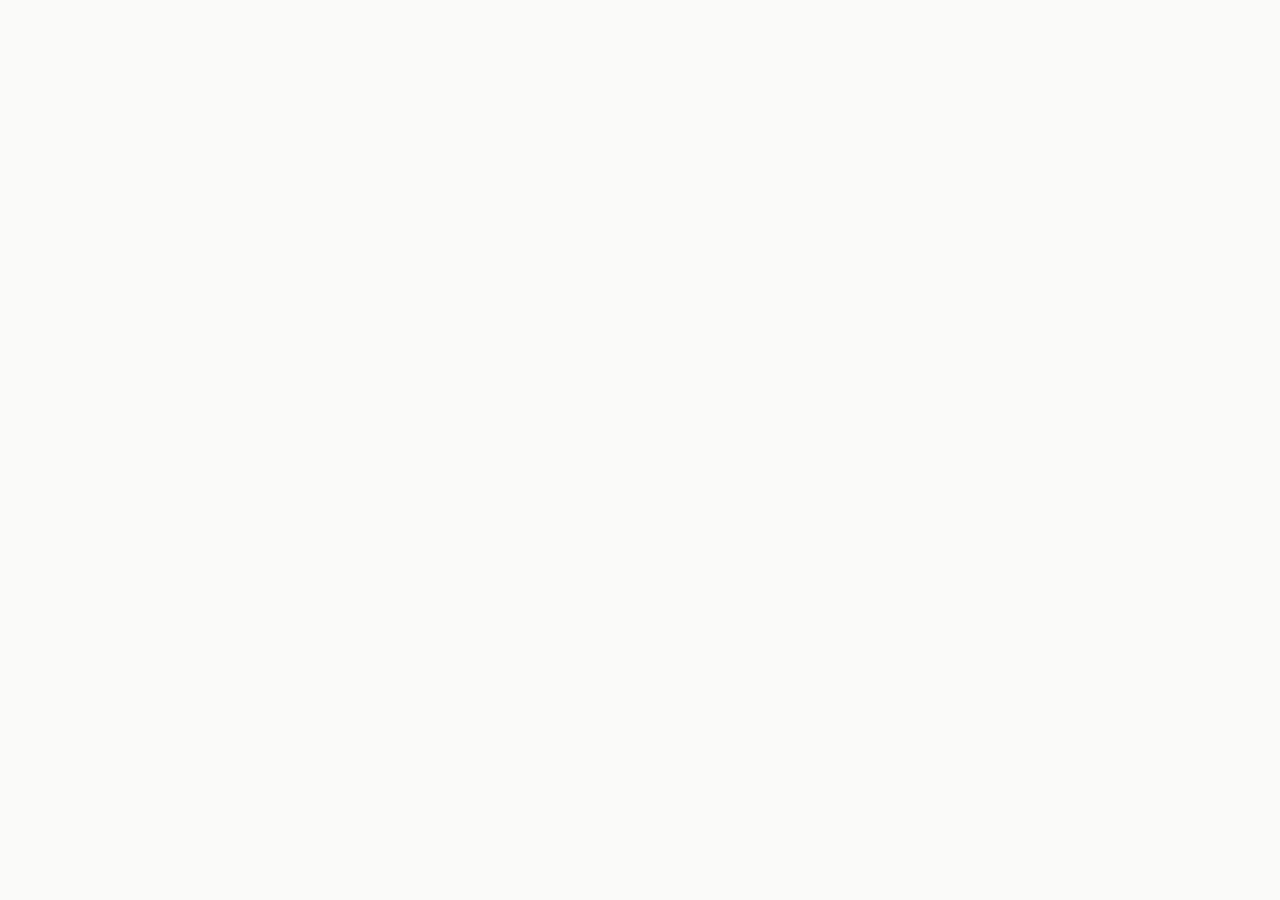
==== benchmarks/index.html @ 3b29975a "Update BenchLedger benchmark page" ====
<!doctype html>
<html lang="en">
  <head>
    <meta charset="UTF-8" />
    <meta name="viewport" content="width=device-width, initial-scale=1.0" />
    <title>BenchLedger</title>
    <link rel="preconnect" href="https://fonts.googleapis.com" />
    <link rel="preconnect" href="https://fonts.gstatic.com" crossorigin />
    <script type="module" crossorigin src="./assets/index-DnUVTNGw.js"></script>
    <link rel="modulepreload" crossorigin href="./assets/rolldown-runtime-Bh1tDfsg.js">
    <link rel="modulepreload" crossorigin href="./assets/plotly-DG-lDEfY.js">
    <link rel="modulepreload" crossorigin href="./assets/vendor-p7AHqIbs.js">
    <link rel="modulepreload" crossorigin href="./assets/sql-I-2_8Q5J.js">
    <link rel="stylesheet" crossorigin href="./assets/index-Bd80wcgg.css">
  </head>
  <body>
    <div id="root"></div>
  </body>
  </html>
---- benchmarks/assets/index-Bd80wcgg.css ----
@import "https://fonts.googleapis.com/css2?family=Inter:wght@100..900&display=swap" layer(base);@layer properties{@supports (((-webkit-hyphens:none)) and (not (margin-trim:inline))) or ((-moz-orient:inline) and (not (color:rgb(from red r g b)))){*,:before,:after,::backdrop{--tw-border-spacing-x:0;--tw-border-spacing-y:0;--tw-translate-x:0;--tw-translate-y:0;--tw-translate-z:0;--tw-space-y-reverse:0;--tw-border-style:solid;--tw-leading:initial;--tw-font-weight:initial;--tw-shadow:0 0 #0000;--tw-shadow-color:initial;--tw-shadow-alpha:100%;--tw-inset-shadow:0 0 #0000;--tw-inset-shadow-color:initial;--tw-inset-shadow-alpha:100%;--tw-ring-color:initial;--tw-ring-shadow:0 0 #0000;--tw-inset-ring-color:initial;--tw-inset-ring-shadow:0 0 #0000;--tw-ring-inset:initial;--tw-ring-offset-width:0px;--tw-ring-offset-color:#fff;--tw-ring-offset-shadow:0 0 #0000;--tw-blur:initial;--tw-brightness:initial;--tw-contrast:initial;--tw-grayscale:initial;--tw-hue-rotate:initial;--tw-invert:initial;--tw-opacity:initial;--tw-saturate:initial;--tw-sepia:initial;--tw-drop-shadow:initial;--tw-drop-shadow-color:initial;--tw-drop-shadow-alpha:100%;--tw-drop-shadow-size:initial;--tw-duration:initial;--tw-ease:initial;--tw-backdrop-blur:initial;--tw-backdrop-brightness:initial;--tw-backdrop-contrast:initial;--tw-backdrop-grayscale:initial;--tw-backdrop-hue-rotate:initial;--tw-backdrop-invert:initial;--tw-backdrop-opacity:initial;--tw-backdrop-saturate:initial;--tw-backdrop-sepia:initial}}}@layer theme{:root,:host{--color-red-300:oklch(80.8% .114 19.571);--color-red-500:oklch(63.7% .237 25.331);--color-red-600:oklch(57.7% .245 27.325);--color-amber-50:oklch(98.7% .022 95.277);--color-amber-300:oklch(87.9% .169 91.605);--color-amber-400:oklch(82.8% .189 84.429);--color-amber-500:oklch(76.9% .188 70.08);--color-amber-700:oklch(55.5% .163 48.998);--color-emerald-400:oklch(76.5% .177 163.223);--color-emerald-500:oklch(69.6% .17 162.48);--color-emerald-600:oklch(59.6% .145 163.225);--color-emerald-700:oklch(50.8% .118 165.612);--color-gray-200:#e4e7ec;--color-gray-400:#98a2b3;--color-gray-700:#344054;--color-gray-900:#101828;--color-gray-950:#0c111d;--color-stone-50:oklch(98.5% .001 106.423);--color-stone-100:oklch(97% .001 106.424);--color-stone-200:oklch(92.3% .003 48.717);--color-stone-300:oklch(86.9% .005 56.366);--color-stone-400:oklch(70.9% .01 56.259);--color-stone-500:oklch(55.3% .013 58.071);--color-stone-600:oklch(44.4% .011 73.639);--color-stone-700:oklch(37.4% .01 67.558);--color-stone-900:oklch(21.6% .006 56.043);--color-stone-950:oklch(14.7% .004 49.25);--color-white:#fff;--spacing:.25rem;--container-xl:36rem;--container-3xl:48rem;--text-3xl:1.875rem;--text-3xl--line-height:calc(2.25 / 1.875);--font-weight-medium:500;--font-weight-semibold:600;--font-weight-bold:700;--ease-out:cubic-bezier(0, 0, .2, 1);--default-transition-duration:.15s;--default-transition-timing-function:cubic-bezier(.4, 0, .2, 1);--default-mono-font-family:var(--font-mono);--font-inter:Inter, sans-serif;--font-mono:ui-monospace, SFMono-Regular, Menlo, Monaco, Consolas, "Liberation Mono", "Courier New", monospace;--breakpoint-sidebar-icon:720px;--breakpoint-sidebar-expanded:1280px;--layout-sidebar-width-expanded:245px;--layout-sidebar-width-icon:55px;--layout-sidebar-width-drawer:min(280px, calc(100vw - 1rem));--layout-page-gap:1rem;--layout-page-padding-x-sm:1rem;--layout-page-padding-x-lg:1.5rem;--layout-page-padding-y-sm:.75rem;--layout-page-padding-y-lg:1.25rem;--text-theme-xs:12px;--text-theme-xs--line-height:16px;--text-theme-sm:14px;--text-theme-sm--line-height:20px;--text-theme-base:16px;--text-theme-base--line-height:24px;--text-theme-menu--line-height:32px;--text-theme-lg:18px;--text-theme-3xl:34px;--text-theme-3xl--line-height:42px;--color-brand-400:#7592ff;--color-brand-500:#465fff;--color-brand-600:#3641f5;--color-brand-700:#2a31d8;--color-success-400:#32d583;--color-success-500:#12b76a;--color-success-600:#039855;--color-success-700:#027a48;--color-error-25:#fffbfa;--color-error-200:#fecdca;--color-error-300:#fda29b;--color-error-400:#f97066;--color-error-500:#f04438;--color-error-600:#d92d20;--color-error-700:#b42318;--color-warning-25:#fffcf5;--color-warning-300:#fec84b;--color-warning-400:#fdb022;--color-warning-500:#f79009;--color-warning-600:#dc6803;--shadow-theme-control:0px 1px 2px 0px #1018280d;--shadow-theme-surface:0px 1px 3px 0px #1018281a, 0px 1px 2px 0px #1018280f;--shadow-theme-tooltip:0px 4px 8px -2px #1018281a, 0px 2px 4px -2px #1018280f;--shadow-theme-floating:0px 12px 16px -4px #10182814, 0px 4px 6px -2px #10182808;--radius-theme:.25rem;--radius-theme-pill:9999px;--border-width-theme:1px;--control-height-theme:2.5rem;--control-padding-theme-x:.75rem;--panel-padding-theme:1rem;--card-padding-theme:1rem;--field-padding-theme-x:1rem;--field-padding-theme-y:.75rem;--field-padding-theme-compact-x:.75rem;--field-padding-theme-compact-y:.75rem;--menu-padding-theme:.25rem;--menu-item-padding-theme-x:.45rem;--menu-item-padding-theme-y:0rem;--plot-padding-theme:.5rem;--table-cell-padding-theme-x:1rem;--table-cell-padding-theme-y:.75rem;--empty-padding-theme-x:1.5rem;--empty-padding-theme-y:2.5rem;--font-weight-theme-regular:400;--font-weight-theme-medium:500;--font-weight-theme-semibold:600}}@layer base{*,:after,:before,::backdrop{box-sizing:border-box;border:0 solid;margin:0;padding:0}::file-selector-button{box-sizing:border-box;border:0 solid;margin:0;padding:0}html,:host{-webkit-text-size-adjust:100%;tab-size:4;line-height:1.5;font-family:var(--default-font-family,ui-sans-serif, system-ui, sans-serif, "Apple Color Emoji", "Segoe UI Emoji", "Segoe UI Symbol", "Noto Color Emoji");font-feature-settings:var(--default-font-feature-settings,normal);font-variation-settings:var(--default-font-variation-settings,normal);-webkit-tap-highlight-color:transparent}hr{height:0;color:inherit;border-top-width:1px}abbr:where([title]){-webkit-text-decoration:underline dotted;text-decoration:underline dotted}h1,h2,h3,h4,h5,h6{font-size:inherit;font-weight:inherit}a{color:inherit;-webkit-text-decoration:inherit;-webkit-text-decoration:inherit;-webkit-text-decoration:inherit;-webkit-text-decoration:inherit;text-decoration:inherit}b,strong{font-weight:bolder}code,kbd,samp,pre{font-family:var(--default-mono-font-family,ui-monospace, SFMono-Regular, Menlo, Monaco, Consolas, "Liberation Mono", "Courier New", monospace);font-feature-settings:var(--default-mono-font-feature-settings,normal);font-variation-settings:var(--default-mono-font-variation-settings,normal);font-size:1em}small{font-size:80%}sub,sup{vertical-align:baseline;font-size:75%;line-height:0;position:relative}sub{bottom:-.25em}sup{top:-.5em}table{text-indent:0;border-color:inherit;border-collapse:collapse}:-moz-focusring{outline:auto}progress{vertical-align:baseline}summary{display:list-item}ol,ul,menu{list-style:none}img,svg,video,canvas,audio,iframe,embed,object{vertical-align:middle;display:block}img,video{max-width:100%;height:auto}button,input,select,optgroup,textarea{font:inherit;font-feature-settings:inherit;font-variation-settings:inherit;letter-spacing:inherit;color:inherit;opacity:1;background-color:#0000;border-radius:0}::file-selector-button{font:inherit;font-feature-settings:inherit;font-variation-settings:inherit;letter-spacing:inherit;color:inherit;opacity:1;background-color:#0000;border-radius:0}:where(select:is([multiple],[size])) optgroup{font-weight:bolder}:where(select:is([multiple],[size])) optgroup option{padding-inline-start:20px}::file-selector-button{margin-inline-end:4px}::placeholder{opacity:1}@supports (not ((-webkit-appearance:-apple-pay-button))) or (contain-intrinsic-size:1px){::placeholder{color:currentColor}@supports (color:color-mix(in lab, red, red)){::placeholder{color:color-mix(in oklab, currentcolor 50%, transparent)}}}textarea{resize:vertical}::-webkit-search-decoration{-webkit-appearance:none}::-webkit-date-and-time-value{min-height:1lh;text-align:inherit}::-webkit-datetime-edit{display:inline-flex}::-webkit-datetime-edit-fields-wrapper{padding:0}::-webkit-datetime-edit{padding-block:0}::-webkit-datetime-edit-year-field{padding-block:0}::-webkit-datetime-edit-month-field{padding-block:0}::-webkit-datetime-edit-day-field{padding-block:0}::-webkit-datetime-edit-hour-field{padding-block:0}::-webkit-datetime-edit-minute-field{padding-block:0}::-webkit-datetime-edit-second-field{padding-block:0}::-webkit-datetime-edit-millisecond-field{padding-block:0}::-webkit-datetime-edit-meridiem-field{padding-block:0}::-webkit-calendar-picker-indicator{line-height:1}:-moz-ui-invalid{box-shadow:none}button,input:where([type=button],[type=reset],[type=submit]){appearance:button}::file-selector-button{appearance:button}::-webkit-inner-spin-button{height:auto}::-webkit-outer-spin-button{height:auto}[hidden]:where(:not([hidden=until-found])){display:none!important}:root{--color-text-theme-strong:#18181b;--color-text-theme-body:#18181b;--color-text-theme-muted:#78716c;--color-text-theme-soft:#a8a29e;--color-text-theme-brand:#b45309;--color-surface-theme-hover-subtle:#f5f5f4;--color-border-theme-hover-subtle:#d6d3d1}.dark{--color-text-theme-strong:#f5f5f4;--color-text-theme-body:#f5f5f4;--color-text-theme-muted:#a8a29e;--color-text-theme-soft:#78716c;--color-text-theme-brand:#f59e0b;--color-surface-theme-hover-subtle:#ffffff14;--color-border-theme-hover-subtle:#44403c}*,:after,:before,::backdrop{box-sizing:border-box;border-color:#e7e5e4}::file-selector-button{box-sizing:border-box;border-color:#e7e5e4}html,body,#root{min-height:100%}body{min-width:calc(var(--spacing) * 80);background-color:var(--color-stone-50);font-family:var(--font-inter);color:var(--color-gray-900);-webkit-font-smoothing:antialiased;-moz-osx-font-smoothing:grayscale;position:relative}body:is(.dark *){color:var(--color-stone-100);background-color:#09090b}body{margin:0}a{color:var(--color-text-theme-brand)}button:not(:disabled),[role=button]:not(:disabled){cursor:pointer}button,input,select,textarea{font:inherit}}@layer components{.type-page-title{color:var(--color-text-theme-strong);font-size:var(--text-theme-3xl);font-weight:var(--font-weight-theme-semibold);letter-spacing:-.02em;line-height:var(--text-theme-3xl--line-height)}.type-section-title,.type-card-title{color:var(--color-text-theme-strong);font-size:var(--text-theme-lg);font-weight:var(--font-weight-theme-semibold);line-height:var(--text-theme-xs--line-height)}.type-body{color:var(--color-text-theme-body);font-size:var(--text-theme-base);font-weight:var(--font-weight-theme-regular);line-height:var(--text-theme-base--line-height)}.type-menu{color:var(--color-text-theme-body);font-size:var(--text-theme-base);font-weight:var(--font-weight-theme-regular);line-height:var(--text-theme-menu--line-height)}.type-body-strong{color:var(--color-text-theme-body);font-size:var(--text-theme-sm);font-weight:var(--font-weight-theme-medium);line-height:var(--text-theme-sm--line-height)}.type-body-muted{color:var(--color-text-theme-muted);font-size:var(--text-theme-sm);font-weight:var(--font-weight-theme-regular);line-height:var(--text-theme-sm--line-height)}.type-label{color:var(--color-text-theme-body);font-size:var(--text-theme-sm);font-weight:var(--font-weight-theme-medium);line-height:var(--text-theme-sm--line-height)}.type-nav{font-size:var(--text-theme-base);font-weight:var(--font-weight-theme-medium);line-height:var(--text-theme-base--line-height)}.type-table{font-size:var(--text-theme-sm);line-height:var(--text-theme-sm--line-height)}.type-table-head{color:var(--color-text-theme-soft);font-size:var(--text-theme-xs);font-weight:var(--font-weight-theme-semibold);letter-spacing:.08em;line-height:var(--text-theme-xs--line-height);text-transform:uppercase}.type-meta{color:var(--color-text-theme-muted);font-size:var(--text-theme-xs);font-weight:var(--font-weight-theme-regular);line-height:var(--text-theme-xs--line-height)}.type-eyebrow{color:var(--color-text-theme-soft);font-size:var(--text-theme-sm);font-weight:var(--font-weight-theme-semibold);letter-spacing:.12em;line-height:var(--text-theme-sm--line-height)}.type-caption{color:var(--color-text-theme-muted);font-size:11px;font-weight:var(--font-weight-theme-medium);line-height:16px}}@layer utilities{.pointer-events-auto{pointer-events:auto}.pointer-events-none{pointer-events:none}.collapse{visibility:collapse}.invisible{visibility:hidden}.visible{visibility:visible}.absolute{position:absolute}.fixed{position:fixed}.relative{position:relative}.static{position:static}.inset-y-0{inset-block:0}.top-1\/2{top:50%}.top-\[0\.2rem\]{top:.2rem}.bottom-0{bottom:0}.bottom-\[0\.2rem\]{bottom:.2rem}.left-0{left:0}.left-\[0\.2rem\]{left:.2rem}.left-full{left:100%}.z-0{z-index:0}.z-10{z-index:10}.z-20{z-index:20}.z-30{z-index:30}.z-50{z-index:50}.col-span-full{grid-column:1/-1}.m-0{margin:0}.mt-1{margin-top:var(--spacing)}.mt-2{margin-top:calc(var(--spacing) * 2)}.mt-3{margin-top:calc(var(--spacing) * 3)}.mt-5{margin-top:calc(var(--spacing) * 5)}.mt-auto{margin-top:auto}.mb-2{margin-bottom:calc(var(--spacing) * 2)}.ml-3{margin-left:calc(var(--spacing) * 3)}.block{display:block}.contents{display:contents}.flex{display:flex}.grid{display:grid}.inline-flex{display:inline-flex}.inline-grid{display:inline-grid}.table{display:table}.aspect-square{aspect-ratio:1}.size-4{width:calc(var(--spacing) * 4);height:calc(var(--spacing) * 4)}.size-5{width:calc(var(--spacing) * 5);height:calc(var(--spacing) * 5)}.size-7{width:calc(var(--spacing) * 7);height:calc(var(--spacing) * 7)}.size-8{width:calc(var(--spacing) * 8);height:calc(var(--spacing) * 8)}.size-14{width:calc(var(--spacing) * 14);height:calc(var(--spacing) * 14)}.h-\[24rem\]{height:24rem}.h-\[48px\]{height:48px}.h-\[72vh\]{height:72vh}.h-auto{height:auto}.h-full{height:100%}.max-h-12{max-height:calc(var(--spacing) * 12)}.max-h-20{max-height:calc(var(--spacing) * 20)}.max-h-80{max-height:calc(var(--spacing) * 80)}.max-h-\[26rem\]{max-height:26rem}.min-h-44{min-height:calc(var(--spacing) * 44)}.min-h-60{min-height:calc(var(--spacing) * 60)}.min-h-\[2\.3rem\]{min-height:2.3rem}.min-h-\[16rem\]{min-height:16rem}.min-h-\[32rem\]{min-height:32rem}.min-h-screen{min-height:100vh}.w-34{width:calc(var(--spacing) * 34)}.w-64{width:calc(var(--spacing) * 64)}.w-\[calc\(\(100\%-0\.4rem\)\/2\)\]{width:calc(50% - .2rem)}.w-\[min\(calc\(100vw-2rem\)\,calc\(548px\+var\(--panel-padding-theme\)\*2\+1rem\)\)\]{width:min(calc(100vw - 2rem), calc(548px + var(--panel-padding-theme) * 2 + 1rem))}.w-auto{width:auto}.w-full{width:100%}.max-w-3xl{max-width:var(--container-3xl)}.max-w-full{max-width:100%}.max-w-xl{max-width:var(--container-xl)}.min-w-0{min-width:0}.min-w-\[7rem\]{min-width:7rem}.min-w-\[8rem\]{min-width:8rem}.min-w-full{min-width:100%}.flex-1{flex:1}.shrink-0{flex-shrink:0}.border-separate{border-collapse:separate}.border-spacing-0{--tw-border-spacing-x:0;--tw-border-spacing-y:0;border-spacing:var(--tw-border-spacing-x) var(--tw-border-spacing-y)}.-translate-x-full{--tw-translate-x:-100%;translate:var(--tw-translate-x) var(--tw-translate-y)}.translate-x-0{--tw-translate-x:0;translate:var(--tw-translate-x) var(--tw-translate-y)}.translate-x-full{--tw-translate-x:100%;translate:var(--tw-translate-x) var(--tw-translate-y)}.-translate-y-1\/2{--tw-translate-y:calc(calc(1 / 2 * 100%) * -1);translate:var(--tw-translate-x) var(--tw-translate-y)}.cursor-not-allowed{cursor:not-allowed}.cursor-pointer{cursor:pointer}.resize{resize:both}.grid-cols-1{grid-template-columns:repeat(1,minmax(0,1fr))}.grid-cols-2{grid-template-columns:repeat(2,minmax(0,1fr))}.grid-cols-4{grid-template-columns:repeat(4,minmax(0,1fr))}.grid-cols-\[repeat\(auto-fit\,minmax\(9\.5rem\,1fr\)\)\]{grid-template-columns:repeat(auto-fit,minmax(9.5rem,1fr))}.grid-cols-\[repeat\(auto-fit\,minmax\(min\(100\%\,25rem\)\,1fr\)\)\]{grid-template-columns:repeat(auto-fit,minmax(min(100%,25rem),1fr))}.flex-col{flex-direction:column}.flex-wrap{flex-wrap:wrap}.place-items-center{place-items:center}.items-baseline{align-items:baseline}.items-center{align-items:center}.items-start{align-items:flex-start}.items-stretch{align-items:stretch}.justify-between{justify-content:space-between}.justify-center{justify-content:center}.gap-1{gap:var(--spacing)}.gap-2{gap:calc(var(--spacing) * 2)}.gap-3{gap:calc(var(--spacing) * 3)}.gap-4{gap:calc(var(--spacing) * 4)}.gap-5{gap:calc(var(--spacing) * 5)}.gap-6{gap:calc(var(--spacing) * 6)}:where(.space-y-1>:not(:last-child)){--tw-space-y-reverse:0;margin-block-start:calc(var(--spacing) * var(--tw-space-y-reverse));margin-block-end:calc(var(--spacing) * calc(1 - var(--tw-space-y-reverse)))}:where(.space-y-2>:not(:last-child)){--tw-space-y-reverse:0;margin-block-start:calc(calc(var(--spacing) * 2) * var(--tw-space-y-reverse));margin-block-end:calc(calc(var(--spacing) * 2) * calc(1 - var(--tw-space-y-reverse)))}:where(.space-y-3>:not(:last-child)){--tw-space-y-reverse:0;margin-block-start:calc(calc(var(--spacing) * 3) * var(--tw-space-y-reverse));margin-block-end:calc(calc(var(--spacing) * 3) * calc(1 - var(--tw-space-y-reverse)))}.gap-x-4{column-gap:calc(var(--spacing) * 4)}.gap-x-6{column-gap:calc(var(--spacing) * 6)}.gap-y-3{row-gap:calc(var(--spacing) * 3)}.truncate{text-overflow:ellipsis;white-space:nowrap;overflow:hidden}.overflow-auto{overflow:auto}.overflow-hidden{overflow:hidden}.overflow-x-auto{overflow-x:auto}.overflow-x-clip{overflow-x:clip}.overflow-y-auto{overflow-y:auto}.rounded-full{border-radius:3.40282e38px}.border{border-style:var(--tw-border-style);border-width:1px}.border-0{border-style:var(--tw-border-style);border-width:0}.border-theme{border-style:var(--tw-border-style);border-width:var(--border-width-theme)}.border-amber-300{border-color:var(--color-amber-300)}.border-amber-500{border-color:var(--color-amber-500)}.border-error-300{border-color:var(--color-error-300)}.border-stone-200{border-color:var(--color-stone-200)}.border-stone-300{border-color:var(--color-stone-300)}.bg-\[\#1a1a1e\]{background-color:#1a1a1e}.bg-amber-50{background-color:var(--color-amber-50)}.bg-amber-50\/80{background-color:#fffbebcc}@supports (color:color-mix(in lab, red, red)){.bg-amber-50\/80{background-color:color-mix(in oklab, var(--color-amber-50) 80%, transparent)}}.bg-emerald-600\/12{background-color:#0097671f}@supports (color:color-mix(in lab, red, red)){.bg-emerald-600\/12{background-color:color-mix(in oklab, var(--color-emerald-600) 12%, transparent)}}.bg-error-25{background-color:var(--color-error-25)}.bg-red-600\/12{background-color:#e400141f}@supports (color:color-mix(in lab, red, red)){.bg-red-600\/12{background-color:color-mix(in oklab, var(--color-red-600) 12%, transparent)}}.bg-stone-50{background-color:var(--color-stone-50)}.bg-stone-200{background-color:var(--color-stone-200)}.bg-transparent{background-color:#0000}.bg-white{background-color:var(--color-white)}.object-contain{object-fit:contain}.object-left{object-position:left}.p-4{padding:calc(var(--spacing) * 4)}.p-\[0\.2rem\]{padding:.2rem}.px-0{padding-inline:0}.px-1{padding-inline:var(--spacing)}.px-2{padding-inline:calc(var(--spacing) * 2)}.px-2\.5{padding-inline:calc(var(--spacing) * 2.5)}.px-3{padding-inline:calc(var(--spacing) * 3)}.px-6{padding-inline:calc(var(--spacing) * 6)}.py-1{padding-block:var(--spacing)}.py-4{padding-block:calc(var(--spacing) * 4)}.pb-3{padding-bottom:calc(var(--spacing) * 3)}.text-center{text-align:center}.text-left{text-align:left}.align-top{vertical-align:top}.font-mono{font-family:var(--font-mono)}.text-3xl{font-size:var(--text-3xl);line-height:var(--tw-leading,var(--text-3xl--line-height))}.text-\[0\.78rem\]{font-size:.78rem}.text-\[0\.82rem\]{font-size:.82rem}.text-\[0\.98rem\]{font-size:.98rem}.text-\[1\.1rem\]{font-size:1.1rem}.text-\[1rem\]{font-size:1rem}.text-\[12px\]{font-size:12px}.leading-4{--tw-leading:calc(var(--spacing) * 4);line-height:calc(var(--spacing) * 4)}.leading-5{--tw-leading:calc(var(--spacing) * 5);line-height:calc(var(--spacing) * 5)}.leading-6{--tw-leading:calc(var(--spacing) * 6);line-height:calc(var(--spacing) * 6)}.leading-none{--tw-leading:1;line-height:1}.font-bold{--tw-font-weight:var(--font-weight-bold);font-weight:var(--font-weight-bold)}.font-medium{--tw-font-weight:var(--font-weight-medium);font-weight:var(--font-weight-medium)}.font-semibold{--tw-font-weight:var(--font-weight-semibold);font-weight:var(--font-weight-semibold)}.break-words{overflow-wrap:break-word}.break-all{word-break:break-all}.whitespace-nowrap{white-space:nowrap}.whitespace-pre-wrap{white-space:pre-wrap}.text-\[var\(--color-text-theme-muted\)\]{color:var(--color-text-theme-muted)}.text-\[var\(--color-text-theme-strong\)\]{color:var(--color-text-theme-strong)}.text-amber-700{color:var(--color-amber-700)}.text-emerald-600{color:var(--color-emerald-600)}.text-emerald-700{color:var(--color-emerald-700)}.text-error-700{color:var(--color-error-700)}.text-gray-400{color:var(--color-gray-400)}.text-gray-700{color:var(--color-gray-700)}.text-red-600{color:var(--color-red-600)}.text-stone-100{color:var(--color-stone-100)}.text-stone-400{color:var(--color-stone-400)}.text-stone-500{color:var(--color-stone-500)}.text-stone-600{color:var(--color-stone-600)}.text-stone-900{color:var(--color-stone-900)}.text-stone-950{color:var(--color-stone-950)}.text-transparent{color:#0000}.text-white{color:var(--color-white)}.underline{text-decoration-line:underline}.underline-offset-2{text-underline-offset:2px}.opacity-0{opacity:0}.opacity-60{opacity:.6}.shadow-none{--tw-shadow:0 0 #0000;box-shadow:var(--tw-inset-shadow), var(--tw-inset-ring-shadow), var(--tw-ring-offset-shadow), var(--tw-ring-shadow), var(--tw-shadow)}.shadow-theme-tooltip{--tw-shadow:0px 4px 8px -2px var(--tw-shadow-color,#1018281a), 0px 2px 4px -2px var(--tw-shadow-color,#1018280f);box-shadow:var(--tw-inset-shadow), var(--tw-inset-ring-shadow), var(--tw-ring-offset-shadow), var(--tw-ring-shadow), var(--tw-shadow)}.ring-4{--tw-ring-shadow:var(--tw-ring-inset,) 0 0 0 calc(4px + var(--tw-ring-offset-width)) var(--tw-ring-color,currentcolor);box-shadow:var(--tw-inset-shadow), var(--tw-inset-ring-shadow), var(--tw-ring-offset-shadow), var(--tw-ring-shadow), var(--tw-shadow)}.ring-brand-500\/10{--tw-ring-color:#465fff1a}@supports (color:color-mix(in lab, red, red)){.ring-brand-500\/10{--tw-ring-color:color-mix(in oklab, var(--color-brand-500) 10%, transparent)}}.filter{filter:var(--tw-blur,) var(--tw-brightness,) var(--tw-contrast,) var(--tw-grayscale,) var(--tw-hue-rotate,) var(--tw-invert,) var(--tw-saturate,) var(--tw-sepia,) var(--tw-drop-shadow,)}.transition{transition-property:color,background-color,border-color,outline-color,text-decoration-color,fill,stroke,--tw-gradient-from,--tw-gradient-via,--tw-gradient-to,opacity,box-shadow,transform,translate,scale,rotate,filter,-webkit-backdrop-filter,backdrop-filter,display,content-visibility,overlay,pointer-events;transition-timing-function:var(--tw-ease,var(--default-transition-timing-function));transition-duration:var(--tw-duration,var(--default-transition-duration))}.transition-all{transition-property:all;transition-timing-function:var(--tw-ease,var(--default-transition-timing-function));transition-duration:var(--tw-duration,var(--default-transition-duration))}.transition-transform{transition-property:transform,translate,scale,rotate;transition-timing-function:var(--tw-ease,var(--default-transition-timing-function));transition-duration:var(--tw-duration,var(--default-transition-duration))}.duration-200{--tw-duration:.2s;transition-duration:.2s}.ease-out{--tw-ease:var(--ease-out);transition-timing-function:var(--ease-out)}.outline-none{--tw-outline-style:none;outline-style:none}.group-focus-within\:opacity-100:is(:where(.group):focus-within *){opacity:1}@media (hover:hover){.group-hover\:opacity-100:is(:where(.group):hover *){opacity:1}}.marker\:text-stone-400 ::marker{color:var(--color-stone-400)}.marker\:text-stone-400::marker{color:var(--color-stone-400)}.marker\:text-stone-400 ::-webkit-details-marker{color:var(--color-stone-400)}.marker\:text-stone-400::-webkit-details-marker{color:var(--color-stone-400)}.placeholder\:text-stone-400::placeholder{color:var(--color-stone-400)}.last\:border-b-0:last-child{border-bottom-style:var(--tw-border-style);border-bottom-width:0}.last\:pb-0:last-child{padding-bottom:0}.focus-within\:border-brand-500:focus-within{border-color:var(--color-brand-500)}.focus-within\:border-error-500:focus-within{border-color:var(--color-error-500)}.focus-within\:ring-4:focus-within{--tw-ring-shadow:var(--tw-ring-inset,) 0 0 0 calc(4px + var(--tw-ring-offset-width)) var(--tw-ring-color,currentcolor);box-shadow:var(--tw-inset-shadow), var(--tw-inset-ring-shadow), var(--tw-ring-offset-shadow), var(--tw-ring-shadow), var(--tw-shadow)}.focus-within\:ring-brand-500\/10:focus-within{--tw-ring-color:#465fff1a}@supports (color:color-mix(in lab, red, red)){.focus-within\:ring-brand-500\/10:focus-within{--tw-ring-color:color-mix(in oklab, var(--color-brand-500) 10%, transparent)}}@media (hover:hover){.hover\:text-stone-900:hover{color:var(--color-stone-900)}}.focus\:border-brand-500:focus{border-color:var(--color-brand-500)}.focus\:border-error-500:focus{border-color:var(--color-error-500)}.focus-visible\:border-brand-500:focus-visible{border-color:var(--color-brand-500)}.focus-visible\:ring-4:focus-visible{--tw-ring-shadow:var(--tw-ring-inset,) 0 0 0 calc(4px + var(--tw-ring-offset-width)) var(--tw-ring-color,currentcolor);box-shadow:var(--tw-inset-shadow), var(--tw-inset-ring-shadow), var(--tw-ring-offset-shadow), var(--tw-ring-shadow), var(--tw-shadow)}.focus-visible\:ring-brand-500\/15:focus-visible{--tw-ring-color:#465fff26}@supports (color:color-mix(in lab, red, red)){.focus-visible\:ring-brand-500\/15:focus-visible{--tw-ring-color:color-mix(in oklab, var(--color-brand-500) 15%, transparent)}}.focus-visible\:outline-none:focus-visible{--tw-outline-style:none;outline-style:none}@media not all and (width>=1024px){.max-lg\:w-full{width:100%}}@media not all and (width>=640px){.max-sm\:w-full{width:100%}}@media (width>=640px){.sm\:col-span-2{grid-column:span 2/span 2}.sm\:m-0{margin:0}.sm\:w-auto{width:auto}.sm\:min-w-\[18rem\]{min-width:18rem}.sm\:grid-cols-2{grid-template-columns:repeat(2,minmax(0,1fr))}.sm\:grid-cols-\[9rem_minmax\(0\,1fr\)\]{grid-template-columns:9rem minmax(0,1fr)}.sm\:grid-cols-\[10rem_minmax\(0\,1fr\)\]{grid-template-columns:10rem minmax(0,1fr)}.sm\:grid-cols-\[repeat\(2\,minmax\(274px\,1fr\)\)\]{grid-template-columns:repeat(2,minmax(274px,1fr))}.sm\:flex-row{flex-direction:row}.sm\:flex-wrap{flex-wrap:wrap}.sm\:items-center{align-items:center}.sm\:items-start{align-items:flex-start}.sm\:justify-between{justify-content:space-between}.sm\:p-5{padding:calc(var(--spacing) * 5)}}@media (width>=720px){.sidebar-icon\:grid-cols-3{grid-template-columns:repeat(3,minmax(0,1fr))}}@media (width>=768px){.md\:grid-cols-2{grid-template-columns:repeat(2,minmax(0,1fr))}.md\:flex-row{flex-direction:row}.md\:items-center{align-items:center}.md\:justify-between{justify-content:space-between}}@media (width>=1024px){.lg\:sticky{position:sticky}.lg\:top-0{top:0}.lg\:h-screen{height:100vh}.lg\:min-w-\[22rem\]{min-width:22rem}.lg\:flex-row{flex-direction:row}.lg\:items-center{align-items:center}.lg\:items-start{align-items:flex-start}.lg\:justify-between{justify-content:space-between}.lg\:justify-end{justify-content:flex-end}.lg\:p-6{padding:calc(var(--spacing) * 6)}}@media (width>=1280px){.xl\:w-auto{width:auto}.xl\:max-w-\[34rem\]{max-width:34rem}.xl\:min-w-\[22rem\]{min-width:22rem}.xl\:min-w-\[30rem\]{min-width:30rem}.xl\:flex-1{flex:1}.sidebar-expanded\:grid-cols-6{grid-template-columns:repeat(6,minmax(0,1fr))}.xl\:\[grid-template-columns\:repeat\(var\(--trend-board-columns\)\,minmax\(0\,1fr\)\)\]{grid-template-columns:repeat(var(--trend-board-columns),minmax(0,1fr))}.xl\:grid-cols-4{grid-template-columns:repeat(4,minmax(0,1fr))}.xl\:flex-row{flex-direction:row}.xl\:flex-nowrap{flex-wrap:nowrap}.xl\:items-start{align-items:flex-start}.xl\:justify-between{justify-content:space-between}.xl\:justify-end{justify-content:flex-end}.xl\:self-start{align-self:flex-start}}.dark\:border-\[\#2f2f33\]:is(.dark *){border-color:#2f2f33}.dark\:border-amber-400\/40:is(.dark *){border-color:#fcbb0066}@supports (color:color-mix(in lab, red, red)){.dark\:border-amber-400\/40:is(.dark *){border-color:color-mix(in oklab, var(--color-amber-400) 40%, transparent)}}.dark\:border-error-500\/40:is(.dark *){border-color:#f0443866}@supports (color:color-mix(in lab, red, red)){.dark\:border-error-500\/40:is(.dark *){border-color:color-mix(in oklab, var(--color-error-500) 40%, transparent)}}.dark\:border-stone-600:is(.dark *){border-color:var(--color-stone-600)}.dark\:bg-\[\#09090b\]:is(.dark *){background-color:#09090b}.dark\:bg-\[\#18181b\]:is(.dark *){background-color:#18181b}.dark\:bg-amber-500\/10:is(.dark *){background-color:#f99c001a}@supports (color:color-mix(in lab, red, red)){.dark\:bg-amber-500\/10:is(.dark *){background-color:color-mix(in oklab, var(--color-amber-500) 10%, transparent)}}.dark\:bg-emerald-500\/18:is(.dark *){background-color:#00bb7f2e}@supports (color:color-mix(in lab, red, red)){.dark\:bg-emerald-500\/18:is(.dark *){background-color:color-mix(in oklab, var(--color-emerald-500) 18%, transparent)}}.dark\:bg-error-500\/10:is(.dark *){background-color:#f044381a}@supports (color:color-mix(in lab, red, red)){.dark\:bg-error-500\/10:is(.dark *){background-color:color-mix(in oklab, var(--color-error-500) 10%, transparent)}}.dark\:bg-red-500\/18:is(.dark *){background-color:#fb2c362e}@supports (color:color-mix(in lab, red, red)){.dark\:bg-red-500\/18:is(.dark *){background-color:color-mix(in oklab, var(--color-red-500) 18%, transparent)}}.dark\:bg-stone-500\/22:is(.dark *){background-color:#79716b38}@supports (color:color-mix(in lab, red, red)){.dark\:bg-stone-500\/22:is(.dark *){background-color:color-mix(in oklab, var(--color-stone-500) 22%, transparent)}}.dark\:bg-white:is(.dark *){background-color:var(--color-white)}.dark\:text-amber-300:is(.dark *){color:var(--color-amber-300)}.dark\:text-emerald-400:is(.dark *){color:var(--color-emerald-400)}.dark\:text-error-200:is(.dark *){color:var(--color-error-200)}.dark\:text-gray-200:is(.dark *){color:var(--color-gray-200)}.dark\:text-red-300:is(.dark *){color:var(--color-red-300)}.dark\:text-stone-100:is(.dark *){color:var(--color-stone-100)}.dark\:text-stone-300:is(.dark *){color:var(--color-stone-300)}.dark\:text-stone-400:is(.dark *){color:var(--color-stone-400)}.dark\:text-stone-500:is(.dark *){color:var(--color-stone-500)}.dark\:text-stone-900:is(.dark *){color:var(--color-stone-900)}.dark\:marker\:text-stone-500:is(.dark *) ::marker{color:var(--color-stone-500)}.dark\:marker\:text-stone-500:is(.dark *)::marker{color:var(--color-stone-500)}.dark\:marker\:text-stone-500:is(.dark *) ::-webkit-details-marker{color:var(--color-stone-500)}.dark\:marker\:text-stone-500:is(.dark *)::-webkit-details-marker{color:var(--color-stone-500)}.dark\:placeholder\:text-stone-500:is(.dark *)::placeholder{color:var(--color-stone-500)}@media (hover:hover){.dark\:hover\:text-stone-100:is(.dark *):hover{color:var(--color-stone-100)}}.text-theme-brand{color:var(--color-text-theme-brand)}.surface-hover-theme:hover{background-color:var(--color-surface-theme-hover-subtle);color:var(--color-text-theme-body)}.border-hover-theme:hover{border-color:var(--color-border-theme-hover-subtle)}.radius-theme{border-radius:var(--radius-theme)}.radius-theme-pill{border-radius:var(--radius-theme-pill)}.border-theme{border-width:var(--border-width-theme)}.border-theme-t{border-top-width:var(--border-width-theme)}.border-theme-r{border-right-width:var(--border-width-theme)}.border-theme-b{border-bottom-width:var(--border-width-theme)}.border-theme-l{border-left-width:var(--border-width-theme)}.control-h-theme{min-height:var(--control-height-theme)}.control-size-theme{width:var(--control-height-theme);height:var(--control-height-theme)}.control-frame{color:var(--color-text-theme-body);border-radius:var(--radius-theme);border-width:var(--border-width-theme);justify-content:center;align-items:center;gap:.5rem;transition:color .15s,background-color .15s,border-color .15s,box-shadow .15s;display:inline-flex}.control-frame:disabled{cursor:not-allowed;opacity:.6}.control-frame-pill{border-radius:var(--radius-theme-pill)}.control-surface-ghost{color:var(--color-stone-500);background-color:#0000;border-color:#0000}.control-surface-ghost:is(.dark *){color:var(--color-stone-400)}.control-surface-ghost:hover{background-color:var(--color-surface-theme-hover-subtle)}.control-surface-selected{border-color:var(--color-amber-300);background-color:var(--color-amber-50)}@media (hover:hover){.control-surface-selected:hover{border-color:var(--color-amber-400);background-color:var(--color-amber-50)}}.control-surface-selected:is(.dark *){border-color:#fcbb0066}@supports (color:color-mix(in lab, red, red)){.control-surface-selected:is(.dark *){border-color:color-mix(in oklab, var(--color-amber-400) 40%, transparent)}}.control-surface-selected:is(.dark *){background-color:#f99c001a}@supports (color:color-mix(in lab, red, red)){.control-surface-selected:is(.dark *){background-color:color-mix(in oklab, var(--color-amber-500) 10%, transparent)}}@media (hover:hover){.control-surface-selected:is(.dark *):hover{border-color:#ffd23680}@supports (color:color-mix(in lab, red, red)){.control-surface-selected:is(.dark *):hover{border-color:color-mix(in oklab, var(--color-amber-300) 50%, transparent)}}.control-surface-selected:is(.dark *):hover{background-color:#f99c0026}@supports (color:color-mix(in lab, red, red)){.control-surface-selected:is(.dark *):hover{background-color:color-mix(in oklab, var(--color-amber-500) 15%, transparent)}}}.control-surface-selected{color:var(--color-text-theme-brand)}.control-surface-primary{border-color:var(--color-brand-600);background-color:var(--color-brand-600);color:var(--color-white)}@media (hover:hover){.control-surface-primary:hover{border-color:var(--color-brand-700);background-color:var(--color-brand-700)}}.control-surface-primary:is(.dark *){border-color:var(--color-brand-500);background-color:var(--color-brand-500)}@media (hover:hover){.control-surface-primary:is(.dark *):hover{border-color:var(--color-brand-400);background-color:var(--color-brand-400)}}.control-surface-success{border-color:var(--color-success-600);background-color:var(--color-success-600);color:var(--color-white)}@media (hover:hover){.control-surface-success:hover{border-color:var(--color-success-700);background-color:var(--color-success-700)}}.control-surface-success:is(.dark *){border-color:var(--color-success-500);background-color:var(--color-success-500)}@media (hover:hover){.control-surface-success:is(.dark *):hover{border-color:var(--color-success-400);background-color:var(--color-success-400)}}.control-surface-warning{border-color:var(--color-warning-500);background-color:var(--color-warning-500);color:var(--color-white)}@media (hover:hover){.control-surface-warning:hover{border-color:var(--color-warning-600);background-color:var(--color-warning-600)}}.control-surface-warning:is(.dark *){border-color:var(--color-warning-400);background-color:var(--color-warning-400);color:var(--color-gray-950)}@media (hover:hover){.control-surface-warning:is(.dark *):hover{border-color:var(--color-warning-300);background-color:var(--color-warning-300)}}.control-surface-danger{border-color:var(--color-error-600);background-color:var(--color-error-600);color:var(--color-white)}@media (hover:hover){.control-surface-danger:hover{border-color:var(--color-error-700);background-color:var(--color-error-700)}}.control-surface-danger:is(.dark *){border-color:var(--color-error-500);background-color:var(--color-error-500)}@media (hover:hover){.control-surface-danger:is(.dark *):hover{border-color:var(--color-error-400);background-color:var(--color-error-400)}}.shadow-theme-control{box-shadow:var(--shadow-theme-control)}.shadow-theme-surface{box-shadow:var(--shadow-theme-surface)}.shadow-theme-tooltip{box-shadow:var(--shadow-theme-tooltip)}.shadow-theme-floating{box-shadow:var(--shadow-theme-floating)}.surface-card{border-radius:var(--radius-theme);border-width:var(--border-width-theme);box-shadow:var(--shadow-theme-surface);border-color:var(--color-stone-200);background-color:var(--color-white)}.surface-card:is(.dark *){background-color:#1a1a1e;border-color:#2f2f33}.surface-card-trend-board{box-shadow:none;background-color:#ffffff80;border-width:0}@supports (color:color-mix(in lab, red, red)){.surface-card-trend-board{background-color:color-mix(in oklab, var(--color-white) 50%, transparent)}}.surface-card-trend-board:is(.dark *){background-color:oklab(21.9517% .00210047 -.00745042/.25)}.surface-card-positive{border-radius:var(--radius-theme);border-width:var(--border-width-theme);box-shadow:var(--shadow-theme-surface);background-color:#0097671f;border-color:#0000}@supports (color:color-mix(in lab, red, red)){.surface-card-positive{background-color:color-mix(in oklab, var(--color-emerald-600) 12%, transparent)}}.surface-card-positive:is(.dark *){background-color:#00bb7f2e}@supports (color:color-mix(in lab, red, red)){.surface-card-positive:is(.dark *){background-color:color-mix(in oklab, var(--color-emerald-500) 18%, transparent)}}.surface-card-negative{border-radius:var(--radius-theme);border-width:var(--border-width-theme);box-shadow:var(--shadow-theme-surface);background-color:#e400141f;border-color:#0000}@supports (color:color-mix(in lab, red, red)){.surface-card-negative{background-color:color-mix(in oklab, var(--color-red-600) 12%, transparent)}}.surface-card-negative:is(.dark *){background-color:#fb2c362e}@supports (color:color-mix(in lab, red, red)){.surface-card-negative:is(.dark *){background-color:color-mix(in oklab, var(--color-red-500) 18%, transparent)}}.surface-card-warning{border-radius:var(--radius-theme);border-width:var(--border-width-theme);box-shadow:var(--shadow-theme-surface);border-color:var(--color-warning-300);background-color:var(--color-warning-25)}.surface-card-warning:is(.dark *){border-color:#f7900959}@supports (color:color-mix(in lab, red, red)){.surface-card-warning:is(.dark *){border-color:color-mix(in oklab, var(--color-warning-500) 35%, transparent)}}.surface-card-warning:is(.dark *){background-color:#f790091a}@supports (color:color-mix(in lab, red, red)){.surface-card-warning:is(.dark *){background-color:color-mix(in oklab, var(--color-warning-500) 10%, transparent)}}.surface-subtle{border-radius:var(--radius-theme);border-width:var(--border-width-theme);border-color:var(--color-stone-200);background-color:var(--color-stone-100)}.surface-subtle:is(.dark *){background-color:#27272a;border-color:#2f2f33}.surface-plot{border-radius:var(--radius-theme);border-width:var(--border-width-theme);border-color:var(--color-stone-200);background-color:#f5f5f4cc}@supports (color:color-mix(in lab, red, red)){.surface-plot{background-color:color-mix(in oklab, var(--color-stone-100) 80%, transparent)}}.surface-plot:is(.dark *){background-color:#27272a;border-color:#2f2f33}.surface-floating{border-radius:var(--radius-theme);border-width:var(--border-width-theme);box-shadow:var(--shadow-theme-floating);border-color:var(--color-stone-200);background-color:var(--color-white)}.surface-floating:is(.dark *){background-color:#1a1a1e;border-color:#2f2f33}.surface-empty{border-radius:var(--radius-theme);border-width:var(--border-width-theme);border-style:dashed;border-color:var(--color-stone-300);background-color:#f5f5f4cc}@supports (color:color-mix(in lab, red, red)){.surface-empty{background-color:color-mix(in oklab, var(--color-stone-100) 80%, transparent)}}.surface-empty:is(.dark *){border-color:var(--color-stone-700);background-color:#27272a}.surface-control{border-radius:var(--radius-theme);border-width:var(--border-width-theme);box-shadow:var(--shadow-theme-control);border-color:var(--color-stone-300);background-color:var(--color-white)}.surface-control:is(.dark *){border-color:var(--color-stone-600);background-color:#18181b}.surface-inset{border-radius:var(--radius-theme);border-width:var(--border-width-theme);border-color:var(--color-stone-200);background-color:var(--color-stone-100)}.surface-inset:is(.dark *){background-color:#27272a;border-color:#2f2f33}.surface-inset-muted{border-radius:var(--radius-theme);border-width:var(--border-width-theme);border-color:var(--color-stone-200);background-color:#f5f5f4cc}@supports (color:color-mix(in lab, red, red)){.surface-inset-muted{background-color:color-mix(in oklab, var(--color-stone-100) 80%, transparent)}}.surface-inset-muted:is(.dark *){background-color:#27272a;border-color:#2f2f33}.layout-sidebar-rail{border-right-width:var(--border-width-theme);border-color:var(--color-stone-200);background-color:#fffffff2}@supports (color:color-mix(in lab, red, red)){.layout-sidebar-rail{background-color:color-mix(in oklab, var(--color-white) 95%, transparent)}}.layout-sidebar-rail{--tw-backdrop-blur:blur(8px);-webkit-backdrop-filter:var(--tw-backdrop-blur,) var(--tw-backdrop-brightness,) var(--tw-backdrop-contrast,) var(--tw-backdrop-grayscale,) var(--tw-backdrop-hue-rotate,) var(--tw-backdrop-invert,) var(--tw-backdrop-opacity,) var(--tw-backdrop-saturate,) var(--tw-backdrop-sepia,);backdrop-filter:var(--tw-backdrop-blur,) var(--tw-backdrop-brightness,) var(--tw-backdrop-contrast,) var(--tw-backdrop-grayscale,) var(--tw-backdrop-hue-rotate,) var(--tw-backdrop-invert,) var(--tw-backdrop-opacity,) var(--tw-backdrop-saturate,) var(--tw-backdrop-sepia,)}.layout-sidebar-rail:is(.dark *){background-color:oklab(21.0331% .00160407 -.0056366/.95);border-color:#2f2f33}.layout-sidebar-drawer{max-width:var(--layout-sidebar-width-drawer);border-right-width:var(--border-width-theme);box-shadow:var(--shadow-theme-floating);border-color:var(--color-stone-200);background-color:#fffffff2}@supports (color:color-mix(in lab, red, red)){.layout-sidebar-drawer{background-color:color-mix(in oklab, var(--color-white) 95%, transparent)}}.layout-sidebar-drawer{--tw-backdrop-blur:blur(8px);-webkit-backdrop-filter:var(--tw-backdrop-blur,) var(--tw-backdrop-brightness,) var(--tw-backdrop-contrast,) var(--tw-backdrop-grayscale,) var(--tw-backdrop-hue-rotate,) var(--tw-backdrop-invert,) var(--tw-backdrop-opacity,) var(--tw-backdrop-saturate,) var(--tw-backdrop-sepia,);backdrop-filter:var(--tw-backdrop-blur,) var(--tw-backdrop-brightness,) var(--tw-backdrop-contrast,) var(--tw-backdrop-grayscale,) var(--tw-backdrop-hue-rotate,) var(--tw-backdrop-invert,) var(--tw-backdrop-opacity,) var(--tw-backdrop-saturate,) var(--tw-backdrop-sepia,)}.layout-sidebar-drawer:is(.dark *){background-color:oklab(21.0331% .00160407 -.0056366/.95);border-color:#2f2f33}.layout-drawer-header{z-index:40;border-bottom-width:var(--border-width-theme);border-color:var(--color-stone-200);background-color:#fffffff2;align-items:center;gap:.75rem;padding:.75rem 1rem;display:flex;position:sticky;top:0}@supports (color:color-mix(in lab, red, red)){.layout-drawer-header{background-color:color-mix(in oklab, var(--color-white) 95%, transparent)}}.layout-drawer-header{--tw-backdrop-blur:blur(8px);-webkit-backdrop-filter:var(--tw-backdrop-blur,) var(--tw-backdrop-brightness,) var(--tw-backdrop-contrast,) var(--tw-backdrop-grayscale,) var(--tw-backdrop-hue-rotate,) var(--tw-backdrop-invert,) var(--tw-backdrop-opacity,) var(--tw-backdrop-saturate,) var(--tw-backdrop-sepia,);backdrop-filter:var(--tw-backdrop-blur,) var(--tw-backdrop-brightness,) var(--tw-backdrop-contrast,) var(--tw-backdrop-grayscale,) var(--tw-backdrop-hue-rotate,) var(--tw-backdrop-invert,) var(--tw-backdrop-opacity,) var(--tw-backdrop-saturate,) var(--tw-backdrop-sepia,)}.layout-drawer-header:is(.dark *){background-color:oklab(21.0331% .00160407 -.0056366/.95);border-color:#2f2f33}.layout-page-shell{gap:var(--layout-page-gap);width:100%;min-height:100vh;padding:var(--layout-page-padding-y-sm) var(--layout-page-padding-x-sm);flex-direction:column;display:flex}@media (width>=720px){.layout-page-shell{padding-inline:var(--layout-page-padding-x-lg)}}@media (width>=1024px){.layout-page-shell{padding-inline:var(--layout-page-padding-x-lg);padding-block:var(--layout-page-padding-y-lg)}}.pad-card{padding:var(--card-padding-theme)}.pad-trend-board-card{padding:.5rem .5rem 0}.pad-panel{padding:var(--panel-padding-theme)}.pad-field{padding:var(--field-padding-theme-y) var(--field-padding-theme-x)}.pad-field-compact{padding:var(--field-padding-theme-compact-y) var(--field-padding-theme-compact-x)}.pad-control-x{padding-inline:var(--control-padding-theme-x)}.pad-menu{padding:var(--menu-padding-theme)}.pad-menu-item{padding:var(--menu-item-padding-theme-y) var(--menu-item-padding-theme-x)}.pad-plot{padding:var(--plot-padding-theme)}.pad-data-cell{padding:var(--table-cell-padding-theme-y) var(--table-cell-padding-theme-x)}.pad-empty{padding:var(--empty-padding-theme-y) var(--empty-padding-theme-x)}.visually-hidden{clip:rect(0, 0, 0, 0);white-space:nowrap;border:0;width:1px;height:1px;margin:-1px;padding:0;position:absolute;overflow:hidden}}.marker-symbol-path{fill:currentColor;stroke:currentColor;stroke-width:2.2px}.marker-symbol-path-stroke{fill:none}.modebar{z-index:10}@property --tw-border-spacing-x{syntax:"<length>";inherits:false;initial-value:0}@property --tw-border-spacing-y{syntax:"<length>";inherits:false;initial-value:0}@property --tw-translate-x{syntax:"*";inherits:false;initial-value:0}@property --tw-translate-y{syntax:"*";inherits:false;initial-value:0}@property --tw-translate-z{syntax:"*";inherits:false;initial-value:0}@property --tw-space-y-reverse{syntax:"*";inherits:false;initial-value:0}@property --tw-border-style{syntax:"*";inherits:false;initial-value:solid}@property --tw-leading{syntax:"*";inherits:false}@property --tw-font-weight{syntax:"*";inherits:false}@property --tw-shadow{syntax:"*";inherits:false;initial-value:0 0 #0000}@property --tw-shadow-color{syntax:"*";inherits:false}@property --tw-shadow-alpha{syntax:"<percentage>";inherits:false;initial-value:100%}@property --tw-inset-shadow{syntax:"*";inherits:false;initial-value:0 0 #0000}@property --tw-inset-shadow-color{syntax:"*";inherits:false}@property --tw-inset-shadow-alpha{syntax:"<percentage>";inherits:false;initial-value:100%}@property --tw-ring-color{syntax:"*";inherits:false}@property --tw-ring-shadow{syntax:"*";inherits:false;initial-value:0 0 #0000}@property --tw-inset-ring-color{syntax:"*";inherits:false}@property --tw-inset-ring-shadow{syntax:"*";inherits:false;initial-value:0 0 #0000}@property --tw-ring-inset{syntax:"*";inherits:false}@property --tw-ring-offset-width{syntax:"<length>";inherits:false;initial-value:0}@property --tw-ring-offset-color{syntax:"*";inherits:false;initial-value:#fff}@property --tw-ring-offset-shadow{syntax:"*";inherits:false;initial-value:0 0 #0000}@property --tw-blur{syntax:"*";inherits:false}@property --tw-brightness{syntax:"*";inherits:false}@property --tw-contrast{syntax:"*";inherits:false}@property --tw-grayscale{syntax:"*";inherits:false}@property --tw-hue-rotate{syntax:"*";inherits:false}@property --tw-invert{syntax:"*";inherits:false}@property --tw-opacity{syntax:"*";inherits:false}@property --tw-saturate{syntax:"*";inherits:false}@property --tw-sepia{syntax:"*";inherits:false}@property --tw-drop-shadow{syntax:"*";inherits:false}@property --tw-drop-shadow-color{syntax:"*";inherits:false}@property --tw-drop-shadow-alpha{syntax:"<percentage>";inherits:false;initial-value:100%}@property --tw-drop-shadow-size{syntax:"*";inherits:false}@property --tw-duration{syntax:"*";inherits:false}@property --tw-ease{syntax:"*";inherits:false}@property --tw-backdrop-blur{syntax:"*";inherits:false}@property --tw-backdrop-brightness{syntax:"*";inherits:false}@property --tw-backdrop-contrast{syntax:"*";inherits:false}@property --tw-backdrop-grayscale{syntax:"*";inherits:false}@property --tw-backdrop-hue-rotate{syntax:"*";inherits:false}@property --tw-backdrop-invert{syntax:"*";inherits:false}@property --tw-backdrop-opacity{syntax:"*";inherits:false}@property --tw-backdrop-saturate{syntax:"*";inherits:false}@property --tw-backdrop-sepia{syntax:"*";inherits:false}
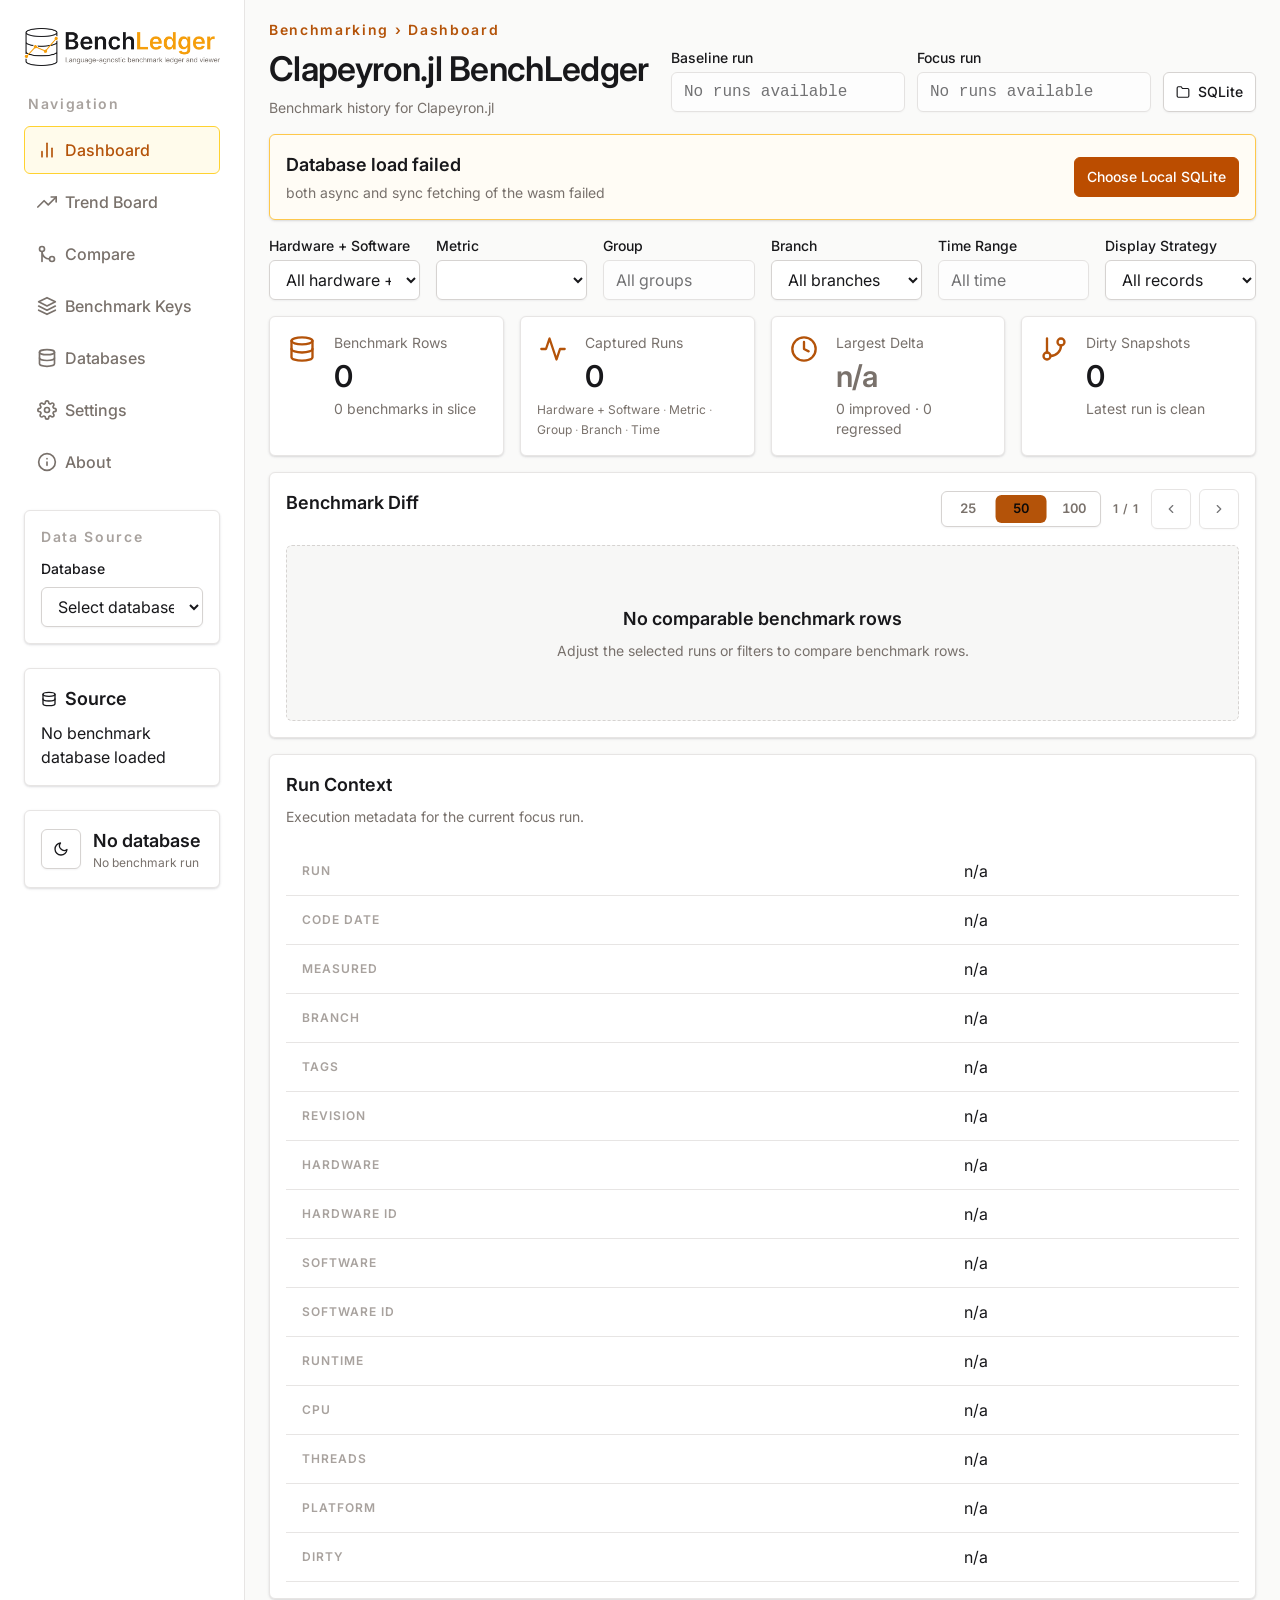
==== commit e35c05c7: "Update BenchLedger benchmark data [skip ci]" ====
--- a/benchmarks/index.html
+++ b/benchmarks/index.html
@@ -3,17 +3,19 @@
   <head>
     <meta charset="UTF-8" />
     <meta name="viewport" content="width=device-width, initial-scale=1.0" />
+    <meta name="description" content="Explore BenchLedger benchmark histories, trends, and orthogonal comparisons." />
+    <meta name="color-scheme" content="light dark" />
     <title>BenchLedger</title>
     <link rel="preconnect" href="https://fonts.googleapis.com" />
     <link rel="preconnect" href="https://fonts.gstatic.com" crossorigin />
-    <script type="module" crossorigin src="./assets/index-DnUVTNGw.js"></script>
-    <link rel="modulepreload" crossorigin href="./assets/rolldown-runtime-Bh1tDfsg.js">
-    <link rel="modulepreload" crossorigin href="./assets/plotly-DG-lDEfY.js">
-    <link rel="modulepreload" crossorigin href="./assets/vendor-p7AHqIbs.js">
-    <link rel="modulepreload" crossorigin href="./assets/sql-I-2_8Q5J.js">
-    <link rel="stylesheet" crossorigin href="./assets/index-Bd80wcgg.css">
+    <script type="module" crossorigin src="./assets/index-YYoxFVYE.js"></script>
+    <link rel="modulepreload" crossorigin href="./assets/cn-CLdESmj-.js">
+    <link rel="modulepreload" crossorigin href="./assets/vendor-DXRIHFI7.js">
+    <link rel="modulepreload" crossorigin href="./assets/sql-D9UnV0GQ.js">
+    <link rel="modulepreload" crossorigin href="./assets/plotly-D98MIAFO.js">
+    <link rel="stylesheet" crossorigin href="./assets/index-rdX9BdSF.css">
   </head>
   <body>
     <div id="root"></div>
   </body>
-  </html>
+</html>
--- a/benchmarks/assets/index-rdX9BdSF.css
+++ b/benchmarks/assets/index-rdX9BdSF.css
@@ -0,0 +1 @@
+@import "https://fonts.googleapis.com/css2?family=Inter:wght@100..900&display=swap" layer(base);@layer properties{@supports (((-webkit-hyphens:none)) and (not (margin-trim:inline))) or ((-moz-orient:inline) and (not (color:rgb(from red r g b)))){*,:before,:after,::backdrop{--tw-border-spacing-x:0;--tw-border-spacing-y:0;--tw-translate-x:0;--tw-translate-y:0;--tw-translate-z:0;--tw-rotate-x:initial;--tw-rotate-y:initial;--tw-rotate-z:initial;--tw-skew-x:initial;--tw-skew-y:initial;--tw-space-y-reverse:0;--tw-border-style:solid;--tw-leading:initial;--tw-font-weight:initial;--tw-ordinal:initial;--tw-slashed-zero:initial;--tw-numeric-figure:initial;--tw-numeric-spacing:initial;--tw-numeric-fraction:initial;--tw-shadow:0 0 #0000;--tw-shadow-color:initial;--tw-shadow-alpha:100%;--tw-inset-shadow:0 0 #0000;--tw-inset-shadow-color:initial;--tw-inset-shadow-alpha:100%;--tw-ring-color:initial;--tw-ring-shadow:0 0 #0000;--tw-inset-ring-color:initial;--tw-inset-ring-shadow:0 0 #0000;--tw-ring-inset:initial;--tw-ring-offset-width:0px;--tw-ring-offset-color:#fff;--tw-ring-offset-shadow:0 0 #0000;--tw-blur:initial;--tw-brightness:initial;--tw-contrast:initial;--tw-grayscale:initial;--tw-hue-rotate:initial;--tw-invert:initial;--tw-opacity:initial;--tw-saturate:initial;--tw-sepia:initial;--tw-drop-shadow:initial;--tw-drop-shadow-color:initial;--tw-drop-shadow-alpha:100%;--tw-drop-shadow-size:initial;--tw-backdrop-blur:initial;--tw-backdrop-brightness:initial;--tw-backdrop-contrast:initial;--tw-backdrop-grayscale:initial;--tw-backdrop-hue-rotate:initial;--tw-backdrop-invert:initial;--tw-backdrop-opacity:initial;--tw-backdrop-saturate:initial;--tw-backdrop-sepia:initial}}}@layer theme{:root,:host{--color-red-300:oklch(80.8% .114 19.571);--color-red-500:oklch(63.7% .237 25.331);--color-red-600:oklch(57.7% .245 27.325);--color-amber-50:oklch(98.7% .022 95.277);--color-amber-300:oklch(87.9% .169 91.605);--color-amber-400:oklch(82.8% .189 84.429);--color-amber-500:oklch(76.9% .188 70.08);--color-amber-600:oklch(66.6% .179 58.318);--color-amber-700:oklch(55.5% .163 48.998);--color-amber-800:oklch(47.3% .137 46.201);--color-emerald-400:oklch(76.5% .177 163.223);--color-emerald-500:oklch(69.6% .17 162.48);--color-emerald-600:oklch(59.6% .145 163.225);--color-emerald-700:oklch(50.8% .118 165.612);--color-gray-200:#e4e7ec;--color-gray-400:#98a2b3;--color-gray-700:#344054;--color-gray-900:#101828;--color-gray-950:#0c111d;--color-stone-50:oklch(98.5% .001 106.423);--color-stone-100:oklch(97% .001 106.424);--color-stone-200:oklch(92.3% .003 48.717);--color-stone-300:oklch(86.9% .005 56.366);--color-stone-400:oklch(70.9% .01 56.259);--color-stone-500:oklch(55.3% .013 58.071);--color-stone-600:oklch(44.4% .011 73.639);--color-stone-700:oklch(37.4% .01 67.558);--color-stone-900:oklch(21.6% .006 56.043);--color-stone-950:oklch(14.7% .004 49.25);--color-black:#101828;--color-white:#fff;--spacing:.25rem;--container-xl:36rem;--container-2xl:42rem;--container-3xl:48rem;--text-3xl:1.875rem;--text-3xl--line-height:calc(2.25 / 1.875);--font-weight-medium:500;--font-weight-semibold:600;--radius-md:.375rem;--default-transition-duration:.15s;--default-transition-timing-function:cubic-bezier(.4, 0, .2, 1);--default-mono-font-family:var(--font-mono);--font-inter:Inter, sans-serif;--font-mono:ui-monospace, SFMono-Regular, Menlo, Monaco, Consolas, "Liberation Mono", "Courier New", monospace;--breakpoint-sidebar-icon:720px;--breakpoint-sidebar-expanded:1280px;--layout-sidebar-width-expanded:245px;--layout-sidebar-width-icon:55px;--layout-sidebar-width-drawer:min(280px, calc(100vw - 1rem));--layout-page-gap:1rem;--layout-page-padding-x-sm:1rem;--layout-page-padding-x-lg:1.5rem;--layout-page-padding-y-sm:.75rem;--layout-page-padding-y-lg:1.25rem;--text-theme-xs:12px;--text-theme-xs--line-height:16px;--text-theme-sm:14px;--text-theme-sm--line-height:20px;--text-theme-base:16px;--text-theme-base--line-height:24px;--text-theme-menu--line-height:32px;--text-theme-lg:18px;--text-theme-lg--line-height:28px;--text-theme-3xl:34px;--text-theme-3xl--line-height:42px;--color-brand-500:#465fff;--color-success-400:#32d583;--color-success-500:#12b76a;--color-success-600:#039855;--color-success-700:#027a48;--color-error-25:#fffbfa;--color-error-200:#fecdca;--color-error-300:#fda29b;--color-error-400:#f97066;--color-error-500:#f04438;--color-error-600:#d92d20;--color-error-700:#b42318;--color-warning-25:#fffcf5;--color-warning-300:#fec84b;--color-warning-400:#fdb022;--color-warning-500:#f79009;--color-warning-600:#dc6803;--shadow-theme-control:0px 1px 2px 0px #1018280d;--shadow-theme-surface:0px 1px 3px 0px #1018281a, 0px 1px 2px 0px #1018280f;--shadow-theme-tooltip:0px 4px 8px -2px #1018281a, 0px 2px 4px -2px #1018280f;--shadow-theme-floating:0px 12px 16px -4px #10182814, 0px 4px 6px -2px #10182808;--radius-theme:.375rem;--radius-theme-pill:9999px;--border-width-theme:1px;--control-height-theme:2.5rem;--control-padding-theme-x:.75rem;--panel-padding-theme:1rem;--card-padding-theme:1rem;--field-padding-theme-x:1rem;--field-padding-theme-y:.75rem;--field-padding-theme-compact-x:.75rem;--field-padding-theme-compact-y:.75rem;--menu-padding-theme:.25rem;--menu-item-padding-theme-x:.45rem;--menu-item-padding-theme-y:0rem;--plot-padding-theme:.5rem;--table-cell-padding-theme-x:1rem;--table-cell-padding-theme-y:.75rem;--empty-padding-theme-x:1.5rem;--empty-padding-theme-y:2.5rem;--font-weight-theme-regular:400;--font-weight-theme-medium:500;--font-weight-theme-semibold:600}}@layer base{*,:after,:before,::backdrop{box-sizing:border-box;border:0 solid;margin:0;padding:0}::file-selector-button{box-sizing:border-box;border:0 solid;margin:0;padding:0}html,:host{-webkit-text-size-adjust:100%;tab-size:4;line-height:1.5;font-family:var(--default-font-family,-apple-system, BlinkMacSystemFont, "Segoe UI", Roboto, "Helvetica Neue", "Noto Sans", Arial, sans-serif, "Apple Color Emoji", "Segoe UI Emoji", "Segoe UI Symbol", "Noto Color Emoji");font-feature-settings:var(--default-font-feature-settings,normal);font-variation-settings:var(--default-font-variation-settings,normal);-webkit-tap-highlight-color:transparent}hr{height:0;color:inherit;border-top-width:1px}abbr:where([title]){-webkit-text-decoration:underline dotted;text-decoration:underline dotted}h1,h2,h3,h4,h5,h6{font-size:inherit;font-weight:inherit}a{color:inherit;-webkit-text-decoration:inherit;-webkit-text-decoration:inherit;-webkit-text-decoration:inherit;-webkit-text-decoration:inherit;text-decoration:inherit}b,strong{font-weight:bolder}code,kbd,samp,pre{font-family:var(--default-mono-font-family,ui-monospace, SFMono-Regular, Menlo, Monaco, Consolas, "Liberation Mono", "Courier New", monospace);font-feature-settings:var(--default-mono-font-feature-settings,normal);font-variation-settings:var(--default-mono-font-variation-settings,normal);font-size:1em}small{font-size:80%}sub,sup{vertical-align:baseline;font-size:75%;line-height:0;position:relative}sub{bottom:-.25em}sup{top:-.5em}table{text-indent:0;border-color:inherit;border-collapse:collapse}:-moz-focusring:where(:not(iframe)){outline:auto}progress{vertical-align:baseline}summary{display:list-item}ol,ul,menu{list-style:none}img,svg,video,canvas,audio,iframe,embed,object{vertical-align:middle;display:block}img,video{max-width:100%;height:auto}button,input,select,optgroup,textarea{font:inherit;font-feature-settings:inherit;font-variation-settings:inherit;letter-spacing:inherit;color:inherit;opacity:1;background-color:#0000;border-radius:0}::file-selector-button{font:inherit;font-feature-settings:inherit;font-variation-settings:inherit;letter-spacing:inherit;color:inherit;opacity:1;background-color:#0000;border-radius:0}:where(select:is([multiple],[size])) optgroup{font-weight:bolder}:where(select:is([multiple],[size])) optgroup option{padding-inline-start:20px}::file-selector-button{margin-inline-end:4px}::placeholder{opacity:1}@supports (not ((-webkit-appearance:-apple-pay-button))) or (contain-intrinsic-size:1px){::placeholder{color:currentColor}@supports (color:color-mix(in lab, red, red)){::placeholder{color:color-mix(in oklab, currentcolor 50%, transparent)}}}textarea{resize:vertical}::-webkit-search-decoration{-webkit-appearance:none}::-webkit-date-and-time-value{min-height:1lh;text-align:inherit}::-webkit-datetime-edit{display:inline-flex}::-webkit-datetime-edit-fields-wrapper{padding:0}::-webkit-datetime-edit{padding-block:0}::-webkit-datetime-edit-year-field{padding-block:0}::-webkit-datetime-edit-month-field{padding-block:0}::-webkit-datetime-edit-day-field{padding-block:0}::-webkit-datetime-edit-hour-field{padding-block:0}::-webkit-datetime-edit-minute-field{padding-block:0}::-webkit-datetime-edit-second-field{padding-block:0}::-webkit-datetime-edit-millisecond-field{padding-block:0}::-webkit-datetime-edit-meridiem-field{padding-block:0}::-webkit-calendar-picker-indicator{line-height:1}:-moz-ui-invalid{box-shadow:none}button,input:where([type=button],[type=reset],[type=submit]){appearance:button}::file-selector-button{appearance:button}::-webkit-inner-spin-button{height:auto}::-webkit-outer-spin-button{height:auto}[hidden]:where(:not([hidden=until-found])){display:none!important}:root{--color-text-theme-strong:#18181b;--color-text-theme-body:#18181b;--color-text-theme-muted:#78716c;--color-text-theme-soft:#a8a29e;--color-text-theme-brand:#b45309;--color-surface-theme-hover-subtle:#f5f5f4;--color-border-theme-hover-subtle:#d6d3d1}.dark{--color-text-theme-strong:#f5f5f4;--color-text-theme-body:#f5f5f4;--color-text-theme-muted:#a8a29e;--color-text-theme-soft:#78716c;--color-text-theme-brand:#f59e0b;--color-surface-theme-hover-subtle:#ffffff14;--color-border-theme-hover-subtle:#44403c}*,:after,:before,::backdrop{box-sizing:border-box;border-color:#e7e5e4}::file-selector-button{box-sizing:border-box;border-color:#e7e5e4}html,body,#root{min-height:100%}body{min-width:calc(var(--spacing) * 80);background-color:var(--color-stone-50);font-family:var(--font-inter);color:var(--color-gray-900);-webkit-font-smoothing:antialiased;-moz-osx-font-smoothing:grayscale;position:relative}body:is(.dark *){color:var(--color-stone-100);background-color:#09090b}body{margin:0}a{color:var(--color-text-theme-brand)}button:not(:disabled),[role=button]:not(:disabled){cursor:pointer}button,input,select,textarea{font:inherit}summary:focus-visible,a:focus-visible{outline:2px solid var(--color-text-theme-brand);outline-offset:3px}@media (prefers-reduced-motion:reduce){*,:before,:after{scroll-behavior:auto!important;transition-duration:.01ms!important;animation-duration:.01ms!important;animation-iteration-count:1!important}}}@layer components{.type-page-title{color:var(--color-text-theme-strong);font-size:clamp(1.75rem, 4vw, var(--text-theme-3xl));font-weight:var(--font-weight-theme-semibold);letter-spacing:-.02em;line-height:var(--text-theme-3xl--line-height)}.type-section-title,.type-card-title{color:var(--color-text-theme-strong);font-size:var(--text-theme-lg);font-weight:var(--font-weight-theme-semibold);line-height:var(--text-theme-lg--line-height)}.type-body{color:var(--color-text-theme-body);font-size:var(--text-theme-base);font-weight:var(--font-weight-theme-regular);line-height:var(--text-theme-base--line-height)}.type-menu{color:var(--color-text-theme-body);font-size:var(--text-theme-base);font-weight:var(--font-weight-theme-regular);line-height:var(--text-theme-menu--line-height)}.type-body-strong{color:var(--color-text-theme-body);font-size:var(--text-theme-sm);font-weight:var(--font-weight-theme-medium);line-height:var(--text-theme-sm--line-height)}.type-body-muted{color:var(--color-text-theme-muted);font-size:var(--text-theme-sm);font-weight:var(--font-weight-theme-regular);line-height:var(--text-theme-sm--line-height)}.type-label{color:var(--color-text-theme-body);font-size:var(--text-theme-sm);font-weight:var(--font-weight-theme-medium);line-height:var(--text-theme-sm--line-height)}.type-nav{font-size:var(--text-theme-base);font-weight:var(--font-weight-theme-medium);line-height:var(--text-theme-base--line-height)}.type-table{font-size:var(--text-theme-sm);line-height:var(--text-theme-sm--line-height)}.type-table-head{color:var(--color-text-theme-soft);font-size:var(--text-theme-xs);font-weight:var(--font-weight-theme-semibold);letter-spacing:.08em;line-height:var(--text-theme-xs--line-height);text-transform:uppercase}.type-meta{color:var(--color-text-theme-muted);font-size:var(--text-theme-xs);font-weight:var(--font-weight-theme-regular);line-height:var(--text-theme-xs--line-height)}.type-eyebrow{color:var(--color-text-theme-soft);font-size:var(--text-theme-sm);font-weight:var(--font-weight-theme-semibold);letter-spacing:.12em;line-height:var(--text-theme-sm--line-height)}.type-caption{color:var(--color-text-theme-muted);font-size:11px;font-weight:var(--font-weight-theme-medium);line-height:16px}}@layer utilities{.pointer-events-none{pointer-events:none}.collapse{visibility:collapse}.invisible{visibility:hidden}.visible{visibility:visible}.absolute{position:absolute}.fixed{position:fixed}.relative{position:relative}.static{position:static}.inset-0{inset:0}.top-1\/2{top:50%}.top-3{top:calc(var(--spacing) * 3)}.top-\[0\.2rem\]{top:.2rem}.right-3{right:calc(var(--spacing) * 3)}.bottom-0{bottom:0}.bottom-\[0\.2rem\]{bottom:.2rem}.left-\[0\.2rem\]{left:.2rem}.left-full{left:100%}.z-0{z-index:0}.z-10{z-index:10}.z-20{z-index:20}.z-30{z-index:30}.z-50{z-index:50}.col-span-full{grid-column:1/-1}.container{width:100%}@media (width>=640px){.container{max-width:640px}}@media (width>=720px){.container{max-width:720px}}@media (width>=768px){.container{max-width:768px}}@media (width>=1024px){.container{max-width:1024px}}@media (width>=1280px){.container{max-width:1280px}}@media (width>=1536px){.container{max-width:1536px}}.m-0{margin:0}.mt-0\.5{margin-top:calc(var(--spacing) * .5)}.mt-1{margin-top:var(--spacing)}.mt-2{margin-top:calc(var(--spacing) * 2)}.mt-3{margin-top:calc(var(--spacing) * 3)}.mt-4{margin-top:calc(var(--spacing) * 4)}.mt-5{margin-top:calc(var(--spacing) * 5)}.mt-\[-0\.25rem\]{margin-top:-.25rem}.mt-auto{margin-top:auto}.mr-auto{margin-right:auto}.mb-2{margin-bottom:calc(var(--spacing) * 2)}.mb-4{margin-bottom:calc(var(--spacing) * 4)}.ml-3{margin-left:calc(var(--spacing) * 3)}.block{display:block}.contents{display:contents}.flex{display:flex}.grid{display:grid}.hidden{display:none}.inline-flex{display:inline-flex}.inline-grid{display:inline-grid}.table{display:table}.aspect-square{aspect-ratio:1}.size-4{width:calc(var(--spacing) * 4);height:calc(var(--spacing) * 4)}.size-5{width:calc(var(--spacing) * 5);height:calc(var(--spacing) * 5)}.size-7{width:calc(var(--spacing) * 7);height:calc(var(--spacing) * 7)}.size-8{width:calc(var(--spacing) * 8);height:calc(var(--spacing) * 8)}.size-10{width:calc(var(--spacing) * 10);height:calc(var(--spacing) * 10)}.size-14{width:calc(var(--spacing) * 14);height:calc(var(--spacing) * 14)}.h-\[48px\]{height:48px}.h-auto{height:auto}.h-full{height:100%}.max-h-12{max-height:calc(var(--spacing) * 12)}.max-h-20{max-height:calc(var(--spacing) * 20)}.max-h-80{max-height:calc(var(--spacing) * 80)}.max-h-\[26rem\]{max-height:26rem}.min-h-44{min-height:calc(var(--spacing) * 44)}.min-h-60{min-height:calc(var(--spacing) * 60)}.min-h-\[2\.3rem\]{min-height:2.3rem}.min-h-\[16rem\]{min-height:16rem}.min-h-\[32rem\]{min-height:32rem}.min-h-screen{min-height:100vh}.w-3{width:calc(var(--spacing) * 3)}.w-34{width:calc(var(--spacing) * 34)}.w-64{width:calc(var(--spacing) * 64)}.w-\[11rem\]{width:11rem}.w-\[min\(calc\(100vw-2rem\)\,calc\(548px\+var\(--panel-padding-theme\)\*2\+1rem\)\)\]{width:min(calc(100vw - 2rem), calc(548px + var(--panel-padding-theme) * 2 + 1rem))}.w-auto{width:auto}.w-full{width:100%}.max-w-2xl{max-width:var(--container-2xl)}.max-w-3xl{max-width:var(--container-3xl)}.max-w-\[calc\(100vw-2rem\)\]{max-width:calc(100vw - 2rem)}.max-w-full{max-width:100%}.max-w-xl{max-width:var(--container-xl)}.min-w-0{min-width:0}.min-w-\[7rem\]{min-width:7rem}.min-w-\[8rem\]{min-width:8rem}.min-w-\[10rem\]{min-width:10rem}.min-w-full{min-width:100%}.flex-1{flex:1}.shrink-0{flex-shrink:0}.table-fixed{table-layout:fixed}.border-separate{border-collapse:separate}.border-spacing-0{--tw-border-spacing-x:0px;--tw-border-spacing-y:0px;border-spacing:var(--tw-border-spacing-x) var(--tw-border-spacing-y)}.-translate-y-1\/2{--tw-translate-y:calc(calc(1 / 2 * 100%) * -1);translate:var(--tw-translate-x) var(--tw-translate-y)}.transform{transform:var(--tw-rotate-x,) var(--tw-rotate-y,) var(--tw-rotate-z,) var(--tw-skew-x,) var(--tw-skew-y,)}.cursor-not-allowed{cursor:not-allowed}.cursor-pointer{cursor:pointer}.resize{resize:both}.grid-cols-1{grid-template-columns:repeat(1,minmax(0,1fr))}.grid-cols-4{grid-template-columns:repeat(4,minmax(0,1fr))}.grid-cols-\[repeat\(auto-fit\,minmax\(9\.5rem\,1fr\)\)\]{grid-template-columns:repeat(auto-fit,minmax(9.5rem,1fr))}.grid-cols-\[repeat\(auto-fit\,minmax\(min\(100\%\,25rem\)\,1fr\)\)\]{grid-template-columns:repeat(auto-fit,minmax(min(100%,25rem),1fr))}.flex-col{flex-direction:column}.flex-nowrap{flex-wrap:nowrap}.flex-wrap{flex-wrap:wrap}.place-items-center{place-items:center}.place-items-stretch{place-items:stretch stretch}.items-baseline{align-items:baseline}.items-center{align-items:center}.items-start{align-items:flex-start}.items-stretch{align-items:stretch}.justify-between{justify-content:space-between}.justify-center{justify-content:center}.justify-end{justify-content:flex-end}.gap-1{gap:var(--spacing)}.gap-1\.5{gap:calc(var(--spacing) * 1.5)}.gap-2{gap:calc(var(--spacing) * 2)}.gap-3{gap:calc(var(--spacing) * 3)}.gap-4{gap:calc(var(--spacing) * 4)}.gap-5{gap:calc(var(--spacing) * 5)}.gap-6{gap:calc(var(--spacing) * 6)}:where(.space-y-1>:not(:last-child)){--tw-space-y-reverse:0;margin-block-start:calc(var(--spacing) * var(--tw-space-y-reverse));margin-block-end:calc(var(--spacing) * calc(1 - var(--tw-space-y-reverse)))}:where(.space-y-2>:not(:last-child)){--tw-space-y-reverse:0;margin-block-start:calc(calc(var(--spacing) * 2) * var(--tw-space-y-reverse));margin-block-end:calc(calc(var(--spacing) * 2) * calc(1 - var(--tw-space-y-reverse)))}:where(.space-y-3>:not(:last-child)){--tw-space-y-reverse:0;margin-block-start:calc(calc(var(--spacing) * 3) * var(--tw-space-y-reverse));margin-block-end:calc(calc(var(--spacing) * 3) * calc(1 - var(--tw-space-y-reverse)))}:where(.space-y-4>:not(:last-child)){--tw-space-y-reverse:0;margin-block-start:calc(calc(var(--spacing) * 4) * var(--tw-space-y-reverse));margin-block-end:calc(calc(var(--spacing) * 4) * calc(1 - var(--tw-space-y-reverse)))}:where(.space-y-5>:not(:last-child)){--tw-space-y-reverse:0;margin-block-start:calc(calc(var(--spacing) * 5) * var(--tw-space-y-reverse));margin-block-end:calc(calc(var(--spacing) * 5) * calc(1 - var(--tw-space-y-reverse)))}.gap-x-3{column-gap:calc(var(--spacing) * 3)}.gap-x-4{column-gap:calc(var(--spacing) * 4)}.gap-y-1{row-gap:var(--spacing)}.truncate{text-overflow:ellipsis;white-space:nowrap;overflow:hidden}.overflow-auto{overflow:auto}.overflow-hidden{overflow:hidden}.overflow-x-auto{overflow-x:auto}.overflow-x-clip{overflow-x:clip}.overflow-y-auto{overflow-y:auto}.rounded{border-radius:.25rem}.rounded-full{border-radius:2147483647px}.rounded-md{border-radius:var(--radius-md)}.border-0{border-style:var(--tw-border-style);border-width:0}.border-theme{border-style:var(--tw-border-style);border-width:var(--border-width-theme)}.border-amber-300{border-color:var(--color-amber-300)}.border-amber-400{border-color:var(--color-amber-400)}.border-amber-500{border-color:var(--color-amber-500)}.border-error-300{border-color:var(--color-error-300)}.border-stone-200{border-color:var(--color-stone-200)}.border-stone-300{border-color:var(--color-stone-300)}.bg-\[\#1a1a1e\]{background-color:#1a1a1e}.bg-amber-50{background-color:var(--color-amber-50)}.bg-amber-50\/80{background-color:#fffbebcc}@supports (color:color-mix(in lab, red, red)){.bg-amber-50\/80{background-color:color-mix(in oklab, var(--color-amber-50) 80%, transparent)}}.bg-black\/35{background-color:#10182859}@supports (color:color-mix(in lab, red, red)){.bg-black\/35{background-color:color-mix(in oklab, var(--color-black) 35%, transparent)}}.bg-emerald-600\/12{background-color:#0097671f}@supports (color:color-mix(in lab, red, red)){.bg-emerald-600\/12{background-color:color-mix(in oklab, var(--color-emerald-600) 12%, transparent)}}.bg-error-25{background-color:var(--color-error-25)}.bg-red-600\/12{background-color:#e400141f}@supports (color:color-mix(in lab, red, red)){.bg-red-600\/12{background-color:color-mix(in oklab, var(--color-red-600) 12%, transparent)}}.bg-stone-50{background-color:var(--color-stone-50)}.bg-stone-100{background-color:var(--color-stone-100)}.bg-stone-200{background-color:var(--color-stone-200)}.bg-transparent{background-color:#0000}.bg-white{background-color:var(--color-white)}.object-contain{object-fit:contain}.object-left{object-position:left}.p-0{padding:0}.p-2{padding:calc(var(--spacing) * 2)}.p-4{padding:calc(var(--spacing) * 4)}.p-\[0\.2rem\]{padding:.2rem}.px-0{padding-inline:0}.px-1{padding-inline:var(--spacing)}.px-2{padding-inline:calc(var(--spacing) * 2)}.px-2\.5{padding-inline:calc(var(--spacing) * 2.5)}.px-3{padding-inline:calc(var(--spacing) * 3)}.px-6{padding-inline:calc(var(--spacing) * 6)}.py-1{padding-block:var(--spacing)}.py-2{padding-block:calc(var(--spacing) * 2)}.py-4{padding-block:calc(var(--spacing) * 4)}.pt-16{padding-top:calc(var(--spacing) * 16)}.pb-1{padding-bottom:var(--spacing)}.pb-3{padding-bottom:calc(var(--spacing) * 3)}.pl-4{padding-left:calc(var(--spacing) * 4)}.text-center{text-align:center}.text-left{text-align:left}.text-right{text-align:right}.align-top{vertical-align:top}.font-mono{font-family:var(--font-mono)}.text-3xl{font-size:var(--text-3xl);line-height:var(--tw-leading,var(--text-3xl--line-height))}.text-\[0\.82rem\]{font-size:.82rem}.text-\[0\.98rem\]{font-size:.98rem}.text-\[1\.1rem\]{font-size:1.1rem}.text-\[1rem\]{font-size:1rem}.text-\[12px\]{font-size:12px}.leading-4{--tw-leading:calc(var(--spacing) * 4);line-height:calc(var(--spacing) * 4)}.leading-5{--tw-leading:calc(var(--spacing) * 5);line-height:calc(var(--spacing) * 5)}.leading-6{--tw-leading:calc(var(--spacing) * 6);line-height:calc(var(--spacing) * 6)}.leading-none{--tw-leading:1;line-height:1}.font-medium{--tw-font-weight:var(--font-weight-medium);font-weight:var(--font-weight-medium)}.font-semibold{--tw-font-weight:var(--font-weight-semibold);font-weight:var(--font-weight-semibold)}.break-words{overflow-wrap:break-word}.break-all{word-break:break-all}.text-ellipsis{text-overflow:ellipsis}.whitespace-nowrap{white-space:nowrap}.whitespace-pre-wrap{white-space:pre-wrap}.text-\[var\(--color-text-theme-strong\)\]{color:var(--color-text-theme-strong)}.text-amber-700{color:var(--color-amber-700)}.text-emerald-600{color:var(--color-emerald-600)}.text-emerald-700{color:var(--color-emerald-700)}.text-error-700{color:var(--color-error-700)}.text-gray-400{color:var(--color-gray-400)}.text-gray-700{color:var(--color-gray-700)}.text-red-600{color:var(--color-red-600)}.text-stone-100{color:var(--color-stone-100)}.text-stone-400{color:var(--color-stone-400)}.text-stone-500{color:var(--color-stone-500)}.text-stone-600{color:var(--color-stone-600)}.text-stone-900{color:var(--color-stone-900)}.text-stone-950{color:var(--color-stone-950)}.text-transparent{color:#0000}.text-white{color:var(--color-white)}.tabular-nums{--tw-numeric-spacing:tabular-nums;font-variant-numeric:var(--tw-ordinal,) var(--tw-slashed-zero,) var(--tw-numeric-figure,) var(--tw-numeric-spacing,) var(--tw-numeric-fraction,)}.accent-amber-600{accent-color:var(--color-amber-600)}.opacity-0{opacity:0}.opacity-60{opacity:.6}.opacity-75{opacity:.75}.shadow-none{--tw-shadow:0 0 #0000;box-shadow:var(--tw-inset-shadow), var(--tw-inset-ring-shadow), var(--tw-ring-offset-shadow), var(--tw-ring-shadow), var(--tw-shadow)}.shadow-theme-tooltip{--tw-shadow:0px 4px 8px -2px var(--tw-shadow-color,#1018281a), 0px 2px 4px -2px var(--tw-shadow-color,#1018280f);box-shadow:var(--tw-inset-shadow), var(--tw-inset-ring-shadow), var(--tw-ring-offset-shadow), var(--tw-ring-shadow), var(--tw-shadow)}.ring-4{--tw-ring-shadow:var(--tw-ring-inset,) 0 0 0 calc(4px + var(--tw-ring-offset-width)) var(--tw-ring-color,currentcolor);box-shadow:var(--tw-inset-shadow), var(--tw-inset-ring-shadow), var(--tw-ring-offset-shadow), var(--tw-ring-shadow), var(--tw-shadow)}.ring-amber-500\/10{--tw-ring-color:#f99c001a}@supports (color:color-mix(in lab, red, red)){.ring-amber-500\/10{--tw-ring-color:color-mix(in oklab, var(--color-amber-500) 10%, transparent)}}.ring-brand-500\/10{--tw-ring-color:#465fff1a}@supports (color:color-mix(in lab, red, red)){.ring-brand-500\/10{--tw-ring-color:color-mix(in oklab, var(--color-brand-500) 10%, transparent)}}.filter{filter:var(--tw-blur,) var(--tw-brightness,) var(--tw-contrast,) var(--tw-grayscale,) var(--tw-hue-rotate,) var(--tw-invert,) var(--tw-saturate,) var(--tw-sepia,) var(--tw-drop-shadow,)}.backdrop-blur-\[1px\]{--tw-backdrop-blur:blur(1px);-webkit-backdrop-filter:var(--tw-backdrop-blur,) var(--tw-backdrop-brightness,) var(--tw-backdrop-contrast,) var(--tw-backdrop-grayscale,) var(--tw-backdrop-hue-rotate,) var(--tw-backdrop-invert,) var(--tw-backdrop-opacity,) var(--tw-backdrop-saturate,) var(--tw-backdrop-sepia,);backdrop-filter:var(--tw-backdrop-blur,) var(--tw-backdrop-brightness,) var(--tw-backdrop-contrast,) var(--tw-backdrop-grayscale,) var(--tw-backdrop-hue-rotate,) var(--tw-backdrop-invert,) var(--tw-backdrop-opacity,) var(--tw-backdrop-saturate,) var(--tw-backdrop-sepia,)}.transition{transition-property:color,background-color,border-color,outline-color,text-decoration-color,fill,stroke,--tw-gradient-from,--tw-gradient-via,--tw-gradient-to,opacity,box-shadow,transform,translate,scale,rotate,filter,-webkit-backdrop-filter,backdrop-filter,display,content-visibility,overlay,pointer-events;transition-timing-function:var(--tw-ease,var(--default-transition-timing-function));transition-duration:var(--tw-duration,var(--default-transition-duration))}.transition-transform{transition-property:transform,translate,scale,rotate;transition-timing-function:var(--tw-ease,var(--default-transition-timing-function));transition-duration:var(--tw-duration,var(--default-transition-duration))}.outline-none{--tw-outline-style:none;outline-style:none}.group-focus-within\:opacity-100:is(:where(.group):focus-within *){opacity:1}@media (hover:hover){.group-hover\:opacity-100:is(:where(.group):hover *){opacity:1}}.marker\:text-stone-400 ::marker{color:var(--color-stone-400)}.marker\:text-stone-400::marker{color:var(--color-stone-400)}.marker\:text-stone-400 ::-webkit-details-marker{color:var(--color-stone-400)}.marker\:text-stone-400::-webkit-details-marker{color:var(--color-stone-400)}.placeholder\:text-stone-400::placeholder{color:var(--color-stone-400)}.last\:border-b-0:last-child{border-bottom-style:var(--tw-border-style);border-bottom-width:0}.last\:pb-0:last-child{padding-bottom:0}.focus-within\:border-brand-500:focus-within{border-color:var(--color-brand-500)}.focus-within\:ring-4:focus-within{--tw-ring-shadow:var(--tw-ring-inset,) 0 0 0 calc(4px + var(--tw-ring-offset-width)) var(--tw-ring-color,currentcolor);box-shadow:var(--tw-inset-shadow), var(--tw-inset-ring-shadow), var(--tw-ring-offset-shadow), var(--tw-ring-shadow), var(--tw-shadow)}.focus-within\:ring-brand-500\/10:focus-within{--tw-ring-color:#465fff1a}@supports (color:color-mix(in lab, red, red)){.focus-within\:ring-brand-500\/10:focus-within{--tw-ring-color:color-mix(in oklab, var(--color-brand-500) 10%, transparent)}}@media (hover:hover){.hover\:bg-stone-100:hover{background-color:var(--color-stone-100)}.hover\:bg-stone-200:hover{background-color:var(--color-stone-200)}.hover\:text-stone-900:hover{color:var(--color-stone-900)}}.focus\:border-brand-500:focus{border-color:var(--color-brand-500)}.focus\:border-error-500:focus{border-color:var(--color-error-500)}.focus-visible\:border-brand-500:focus-visible{border-color:var(--color-brand-500)}.focus-visible\:ring-2:focus-visible{--tw-ring-shadow:var(--tw-ring-inset,) 0 0 0 calc(2px + var(--tw-ring-offset-width)) var(--tw-ring-color,currentcolor);box-shadow:var(--tw-inset-shadow), var(--tw-inset-ring-shadow), var(--tw-ring-offset-shadow), var(--tw-ring-shadow), var(--tw-shadow)}.focus-visible\:ring-4:focus-visible{--tw-ring-shadow:var(--tw-ring-inset,) 0 0 0 calc(4px + var(--tw-ring-offset-width)) var(--tw-ring-color,currentcolor);box-shadow:var(--tw-inset-shadow), var(--tw-inset-ring-shadow), var(--tw-ring-offset-shadow), var(--tw-ring-shadow), var(--tw-shadow)}.focus-visible\:ring-amber-500:focus-visible{--tw-ring-color:var(--color-amber-500)}.focus-visible\:ring-brand-500\/15:focus-visible{--tw-ring-color:#465fff26}@supports (color:color-mix(in lab, red, red)){.focus-visible\:ring-brand-500\/15:focus-visible{--tw-ring-color:color-mix(in oklab, var(--color-brand-500) 15%, transparent)}}.focus-visible\:outline-none:focus-visible{--tw-outline-style:none;outline-style:none}.disabled\:cursor-not-allowed:disabled{cursor:not-allowed}.disabled\:opacity-50:disabled{opacity:.5}@media not all and (width>=640px){.max-sm\:w-full{width:100%}}@media (width>=640px){.sm\:col-span-2{grid-column:span 2/span 2}.sm\:w-auto{width:auto}.sm\:min-w-\[24rem\]{min-width:24rem}.sm\:grid-cols-2{grid-template-columns:repeat(2,minmax(0,1fr))}.sm\:grid-cols-\[10rem_minmax\(0\,1fr\)\]{grid-template-columns:10rem minmax(0,1fr)}.sm\:grid-cols-\[repeat\(2\,minmax\(274px\,1fr\)\)\]{grid-template-columns:repeat(2,minmax(274px,1fr))}.sm\:flex-row{flex-direction:row}.sm\:flex-wrap{flex-wrap:wrap}.sm\:items-center{align-items:center}.sm\:items-start{align-items:flex-start}.sm\:justify-between{justify-content:space-between}.sm\:p-5{padding:calc(var(--spacing) * 5)}.sm\:pt-16{padding-top:calc(var(--spacing) * 16)}}@media (width>=720px){.sidebar-icon\:grid-cols-3{grid-template-columns:repeat(3,minmax(0,1fr))}}@media (width>=768px){.md\:grid-cols-2{grid-template-columns:repeat(2,minmax(0,1fr))}.md\:flex-row{flex-direction:row}.md\:items-center{align-items:center}.md\:justify-between{justify-content:space-between}}@media (width>=1024px){.lg\:sticky{position:sticky}.lg\:top-0{top:0}.lg\:h-screen{height:100vh}.lg\:flex-row{flex-direction:row}.lg\:items-start{align-items:flex-start}.lg\:justify-between{justify-content:space-between}.lg\:p-6{padding:calc(var(--spacing) * 6)}}@media (width>=1280px){.xl\:w-auto{width:auto}.xl\:max-w-\[34rem\]{max-width:34rem}.xl\:max-w-\[42rem\]{max-width:42rem}.xl\:min-w-\[22rem\]{min-width:22rem}.xl\:min-w-\[30rem\]{min-width:30rem}.xl\:flex-1{flex:1}.sidebar-expanded\:grid-cols-6{grid-template-columns:repeat(6,minmax(0,1fr))}.xl\:\[grid-template-columns\:repeat\(var\(--trend-board-columns\)\,minmax\(0\,1fr\)\)\]{grid-template-columns:repeat(var(--trend-board-columns),minmax(0,1fr))}.xl\:grid-cols-3{grid-template-columns:repeat(3,minmax(0,1fr))}.xl\:grid-cols-4{grid-template-columns:repeat(4,minmax(0,1fr))}.xl\:flex-row{flex-direction:row}.xl\:flex-nowrap{flex-wrap:nowrap}.xl\:items-start{align-items:flex-start}.xl\:justify-between{justify-content:space-between}.xl\:justify-end{justify-content:flex-end}.xl\:self-start{align-self:flex-start}}@media (width>=1536px){.\32 xl\:grid-cols-4{grid-template-columns:repeat(4,minmax(0,1fr))}}.dark\:border-\[\#2f2f33\]:is(.dark *){border-color:#2f2f33}.dark\:border-\[\#3f3f46\]:is(.dark *){border-color:#3f3f46}.dark\:border-amber-400\/40:is(.dark *){border-color:#fcbb0066}@supports (color:color-mix(in lab, red, red)){.dark\:border-amber-400\/40:is(.dark *){border-color:color-mix(in oklab, var(--color-amber-400) 40%, transparent)}}.dark\:border-amber-500:is(.dark *){border-color:var(--color-amber-500)}.dark\:border-error-500\/40:is(.dark *){border-color:#f0443866}@supports (color:color-mix(in lab, red, red)){.dark\:border-error-500\/40:is(.dark *){border-color:color-mix(in oklab, var(--color-error-500) 40%, transparent)}}.dark\:border-stone-600:is(.dark *){border-color:var(--color-stone-600)}.dark\:bg-\[\#09090b\]:is(.dark *){background-color:#09090b}.dark\:bg-\[\#18181b\]:is(.dark *){background-color:#18181b}.dark\:bg-amber-500\/10:is(.dark *){background-color:#f99c001a}@supports (color:color-mix(in lab, red, red)){.dark\:bg-amber-500\/10:is(.dark *){background-color:color-mix(in oklab, var(--color-amber-500) 10%, transparent)}}.dark\:bg-emerald-500\/18:is(.dark *){background-color:#00bb7f2e}@supports (color:color-mix(in lab, red, red)){.dark\:bg-emerald-500\/18:is(.dark *){background-color:color-mix(in oklab, var(--color-emerald-500) 18%, transparent)}}.dark\:bg-error-500\/10:is(.dark *){background-color:#f044381a}@supports (color:color-mix(in lab, red, red)){.dark\:bg-error-500\/10:is(.dark *){background-color:color-mix(in oklab, var(--color-error-500) 10%, transparent)}}.dark\:bg-red-500\/18:is(.dark *){background-color:#fb2c362e}@supports (color:color-mix(in lab, red, red)){.dark\:bg-red-500\/18:is(.dark *){background-color:color-mix(in oklab, var(--color-red-500) 18%, transparent)}}.dark\:bg-stone-500\/22:is(.dark *){background-color:#79716b38}@supports (color:color-mix(in lab, red, red)){.dark\:bg-stone-500\/22:is(.dark *){background-color:color-mix(in oklab, var(--color-stone-500) 22%, transparent)}}.dark\:bg-white:is(.dark *){background-color:var(--color-white)}.dark\:bg-white\/10:is(.dark *){background-color:#ffffff1a}@supports (color:color-mix(in lab, red, red)){.dark\:bg-white\/10:is(.dark *){background-color:color-mix(in oklab, var(--color-white) 10%, transparent)}}.dark\:text-amber-300:is(.dark *){color:var(--color-amber-300)}.dark\:text-emerald-400:is(.dark *){color:var(--color-emerald-400)}.dark\:text-error-200:is(.dark *){color:var(--color-error-200)}.dark\:text-gray-200:is(.dark *){color:var(--color-gray-200)}.dark\:text-red-300:is(.dark *){color:var(--color-red-300)}.dark\:text-stone-100:is(.dark *){color:var(--color-stone-100)}.dark\:text-stone-300:is(.dark *){color:var(--color-stone-300)}.dark\:text-stone-400:is(.dark *){color:var(--color-stone-400)}.dark\:text-stone-500:is(.dark *){color:var(--color-stone-500)}.dark\:text-stone-900:is(.dark *){color:var(--color-stone-900)}.dark\:accent-amber-500:is(.dark *){accent-color:var(--color-amber-500)}.dark\:marker\:text-stone-500:is(.dark *) ::marker{color:var(--color-stone-500)}.dark\:marker\:text-stone-500:is(.dark *)::marker{color:var(--color-stone-500)}.dark\:marker\:text-stone-500:is(.dark *) ::-webkit-details-marker{color:var(--color-stone-500)}.dark\:marker\:text-stone-500:is(.dark *)::-webkit-details-marker{color:var(--color-stone-500)}.dark\:placeholder\:text-stone-500:is(.dark *)::placeholder{color:var(--color-stone-500)}@media (hover:hover){.dark\:hover\:bg-white\/5:is(.dark *):hover{background-color:#ffffff0d}@supports (color:color-mix(in lab, red, red)){.dark\:hover\:bg-white\/5:is(.dark *):hover{background-color:color-mix(in oklab, var(--color-white) 5%, transparent)}}.dark\:hover\:bg-white\/10:is(.dark *):hover{background-color:#ffffff1a}@supports (color:color-mix(in lab, red, red)){.dark\:hover\:bg-white\/10:is(.dark *):hover{background-color:color-mix(in oklab, var(--color-white) 10%, transparent)}}.dark\:hover\:text-stone-100:is(.dark *):hover{color:var(--color-stone-100)}}.text-theme-brand{color:var(--color-text-theme-brand)}.surface-hover-theme:hover{background-color:var(--color-surface-theme-hover-subtle);color:var(--color-text-theme-body)}.border-hover-theme:hover{border-color:var(--color-border-theme-hover-subtle)}.radius-theme{border-radius:var(--radius-theme)}.border-theme{border-width:var(--border-width-theme)}.border-theme-b{border-bottom-width:var(--border-width-theme)}.border-theme-l{border-left-width:var(--border-width-theme)}.control-h-theme{min-height:var(--control-height-theme)}.control-size-theme{width:var(--control-height-theme);height:var(--control-height-theme)}.control-frame{color:var(--color-text-theme-body);border-radius:var(--radius-theme);border-width:var(--border-width-theme);justify-content:center;align-items:center;gap:.5rem;transition:color .15s,background-color .15s,border-color .15s,box-shadow .15s;display:inline-flex}.control-frame:disabled{cursor:not-allowed;opacity:.6}.control-frame-pill{border-radius:var(--radius-theme-pill)}.control-surface-ghost{color:var(--color-stone-500);background-color:#0000;border-color:#0000}.control-surface-ghost:is(.dark *){color:var(--color-stone-400)}.control-surface-ghost:hover{background-color:var(--color-surface-theme-hover-subtle)}.control-surface-selected{border-color:var(--color-amber-300);background-color:var(--color-amber-50)}@media (hover:hover){.control-surface-selected:hover{border-color:var(--color-amber-400);background-color:var(--color-amber-50)}}.control-surface-selected:is(.dark *){border-color:#fcbb0066}@supports (color:color-mix(in lab, red, red)){.control-surface-selected:is(.dark *){border-color:color-mix(in oklab, var(--color-amber-400) 40%, transparent)}}.control-surface-selected:is(.dark *){background-color:#f99c001a}@supports (color:color-mix(in lab, red, red)){.control-surface-selected:is(.dark *){background-color:color-mix(in oklab, var(--color-amber-500) 10%, transparent)}}@media (hover:hover){.control-surface-selected:is(.dark *):hover{border-color:#ffd23680}@supports (color:color-mix(in lab, red, red)){.control-surface-selected:is(.dark *):hover{border-color:color-mix(in oklab, var(--color-amber-300) 50%, transparent)}}.control-surface-selected:is(.dark *):hover{background-color:#f99c0026}@supports (color:color-mix(in lab, red, red)){.control-surface-selected:is(.dark *):hover{background-color:color-mix(in oklab, var(--color-amber-500) 15%, transparent)}}}.control-surface-selected{color:var(--color-text-theme-brand)}.control-surface-primary{border-color:var(--color-amber-700);background-color:var(--color-amber-700);color:var(--color-white)}@media (hover:hover){.control-surface-primary:hover{border-color:var(--color-amber-800);background-color:var(--color-amber-800)}}.control-surface-primary:is(.dark *){border-color:var(--color-amber-400);background-color:var(--color-amber-400);color:var(--color-stone-950)}@media (hover:hover){.control-surface-primary:is(.dark *):hover{border-color:var(--color-amber-300);background-color:var(--color-amber-300)}}.control-surface-success{border-color:var(--color-success-600);background-color:var(--color-success-600);color:var(--color-white)}@media (hover:hover){.control-surface-success:hover{border-color:var(--color-success-700);background-color:var(--color-success-700)}}.control-surface-success:is(.dark *){border-color:var(--color-success-500);background-color:var(--color-success-500)}@media (hover:hover){.control-surface-success:is(.dark *):hover{border-color:var(--color-success-400);background-color:var(--color-success-400)}}.control-surface-warning{border-color:var(--color-warning-500);background-color:var(--color-warning-500);color:var(--color-white)}@media (hover:hover){.control-surface-warning:hover{border-color:var(--color-warning-600);background-color:var(--color-warning-600)}}.control-surface-warning:is(.dark *){border-color:var(--color-warning-400);background-color:var(--color-warning-400);color:var(--color-gray-950)}@media (hover:hover){.control-surface-warning:is(.dark *):hover{border-color:var(--color-warning-300);background-color:var(--color-warning-300)}}.control-surface-danger{border-color:var(--color-error-600);background-color:var(--color-error-600);color:var(--color-white)}@media (hover:hover){.control-surface-danger:hover{border-color:var(--color-error-700);background-color:var(--color-error-700)}}.control-surface-danger:is(.dark *){border-color:var(--color-error-500);background-color:var(--color-error-500)}@media (hover:hover){.control-surface-danger:is(.dark *):hover{border-color:var(--color-error-400);background-color:var(--color-error-400)}}.shadow-theme-tooltip{box-shadow:var(--shadow-theme-tooltip)}.surface-card{border-radius:var(--radius-theme);border-width:var(--border-width-theme);box-shadow:var(--shadow-theme-surface);border-color:var(--color-stone-200);background-color:var(--color-white)}.surface-card:is(.dark *){background-color:#1a1a1e;border-color:#2f2f33}.surface-card-trend-board{box-shadow:none;background-color:#ffffff80;border-width:0}@supports (color:color-mix(in lab, red, red)){.surface-card-trend-board{background-color:color-mix(in oklab, var(--color-white) 50%, transparent)}}.surface-card-trend-board:is(.dark *){background-color:oklab(21.9517% .00210047 -.00745042/.25)}.surface-card-positive{border-radius:var(--radius-theme);border-width:var(--border-width-theme);box-shadow:var(--shadow-theme-surface);background-color:#0097671f;border-color:#0000}@supports (color:color-mix(in lab, red, red)){.surface-card-positive{background-color:color-mix(in oklab, var(--color-emerald-600) 12%, transparent)}}.surface-card-positive:is(.dark *){background-color:#00bb7f2e}@supports (color:color-mix(in lab, red, red)){.surface-card-positive:is(.dark *){background-color:color-mix(in oklab, var(--color-emerald-500) 18%, transparent)}}.surface-card-negative{border-radius:var(--radius-theme);border-width:var(--border-width-theme);box-shadow:var(--shadow-theme-surface);background-color:#e400141f;border-color:#0000}@supports (color:color-mix(in lab, red, red)){.surface-card-negative{background-color:color-mix(in oklab, var(--color-red-600) 12%, transparent)}}.surface-card-negative:is(.dark *){background-color:#fb2c362e}@supports (color:color-mix(in lab, red, red)){.surface-card-negative:is(.dark *){background-color:color-mix(in oklab, var(--color-red-500) 18%, transparent)}}.surface-card-warning{border-radius:var(--radius-theme);border-width:var(--border-width-theme);box-shadow:var(--shadow-theme-surface);border-color:var(--color-warning-300);background-color:var(--color-warning-25)}.surface-card-warning:is(.dark *){border-color:#f7900959}@supports (color:color-mix(in lab, red, red)){.surface-card-warning:is(.dark *){border-color:color-mix(in oklab, var(--color-warning-500) 35%, transparent)}}.surface-card-warning:is(.dark *){background-color:#f790091a}@supports (color:color-mix(in lab, red, red)){.surface-card-warning:is(.dark *){background-color:color-mix(in oklab, var(--color-warning-500) 10%, transparent)}}.surface-plot{border-radius:var(--radius-theme);border-width:var(--border-width-theme);border-color:var(--color-stone-200);background-color:#f5f5f4cc}@supports (color:color-mix(in lab, red, red)){.surface-plot{background-color:color-mix(in oklab, var(--color-stone-100) 80%, transparent)}}.surface-plot:is(.dark *){background-color:#27272a;border-color:#2f2f33}.surface-floating{border-radius:var(--radius-theme);border-width:var(--border-width-theme);box-shadow:var(--shadow-theme-floating);border-color:var(--color-stone-200);background-color:var(--color-white)}.surface-floating:is(.dark *){background-color:#1a1a1e;border-color:#2f2f33}.surface-empty{border-radius:var(--radius-theme);border-width:var(--border-width-theme);border-style:dashed;border-color:var(--color-stone-300);background-color:#f5f5f4cc}@supports (color:color-mix(in lab, red, red)){.surface-empty{background-color:color-mix(in oklab, var(--color-stone-100) 80%, transparent)}}.surface-empty:is(.dark *){border-color:var(--color-stone-700);background-color:#27272a}.surface-control{border-radius:var(--radius-theme);border-width:var(--border-width-theme);box-shadow:var(--shadow-theme-control);border-color:var(--color-stone-300);background-color:var(--color-white)}.surface-control:is(.dark *){border-color:var(--color-stone-600);background-color:#18181b}.surface-inset{border-radius:var(--radius-theme);border-width:var(--border-width-theme);border-color:var(--color-stone-200);background-color:var(--color-stone-100)}.surface-inset:is(.dark *){background-color:#27272a;border-color:#2f2f33}.surface-inset-muted{border-radius:var(--radius-theme);border-width:var(--border-width-theme);border-color:var(--color-stone-200);background-color:#f5f5f4cc}@supports (color:color-mix(in lab, red, red)){.surface-inset-muted{background-color:color-mix(in oklab, var(--color-stone-100) 80%, transparent)}}.surface-inset-muted:is(.dark *){background-color:#27272a;border-color:#2f2f33}.layout-sidebar-rail{border-right-width:var(--border-width-theme);border-color:var(--color-stone-200);background-color:#fffffff2}@supports (color:color-mix(in lab, red, red)){.layout-sidebar-rail{background-color:color-mix(in oklab, var(--color-white) 95%, transparent)}}.layout-sidebar-rail{--tw-backdrop-blur:blur(8px);-webkit-backdrop-filter:var(--tw-backdrop-blur,) var(--tw-backdrop-brightness,) var(--tw-backdrop-contrast,) var(--tw-backdrop-grayscale,) var(--tw-backdrop-hue-rotate,) var(--tw-backdrop-invert,) var(--tw-backdrop-opacity,) var(--tw-backdrop-saturate,) var(--tw-backdrop-sepia,);backdrop-filter:var(--tw-backdrop-blur,) var(--tw-backdrop-brightness,) var(--tw-backdrop-contrast,) var(--tw-backdrop-grayscale,) var(--tw-backdrop-hue-rotate,) var(--tw-backdrop-invert,) var(--tw-backdrop-opacity,) var(--tw-backdrop-saturate,) var(--tw-backdrop-sepia,)}.layout-sidebar-rail:is(.dark *){background-color:oklab(21.0331% .00160407 -.0056366/.95);border-color:#2f2f33}.layout-sidebar-drawer{max-width:var(--layout-sidebar-width-drawer);border-right-width:var(--border-width-theme);box-shadow:var(--shadow-theme-floating);border-color:var(--color-stone-200);background-color:#fffffff2}@supports (color:color-mix(in lab, red, red)){.layout-sidebar-drawer{background-color:color-mix(in oklab, var(--color-white) 95%, transparent)}}.layout-sidebar-drawer{--tw-backdrop-blur:blur(8px);-webkit-backdrop-filter:var(--tw-backdrop-blur,) var(--tw-backdrop-brightness,) var(--tw-backdrop-contrast,) var(--tw-backdrop-grayscale,) var(--tw-backdrop-hue-rotate,) var(--tw-backdrop-invert,) var(--tw-backdrop-opacity,) var(--tw-backdrop-saturate,) var(--tw-backdrop-sepia,);backdrop-filter:var(--tw-backdrop-blur,) var(--tw-backdrop-brightness,) var(--tw-backdrop-contrast,) var(--tw-backdrop-grayscale,) var(--tw-backdrop-hue-rotate,) var(--tw-backdrop-invert,) var(--tw-backdrop-opacity,) var(--tw-backdrop-saturate,) var(--tw-backdrop-sepia,)}.layout-sidebar-drawer:is(.dark *){background-color:oklab(21.0331% .00160407 -.0056366/.95);border-color:#2f2f33}.layout-drawer-header{z-index:40;border-bottom-width:var(--border-width-theme);border-color:var(--color-stone-200);background-color:#fffffff2;align-items:center;gap:.75rem;padding:.75rem 1rem;display:flex;position:sticky;top:0}@supports (color:color-mix(in lab, red, red)){.layout-drawer-header{background-color:color-mix(in oklab, var(--color-white) 95%, transparent)}}.layout-drawer-header{--tw-backdrop-blur:blur(8px);-webkit-backdrop-filter:var(--tw-backdrop-blur,) var(--tw-backdrop-brightness,) var(--tw-backdrop-contrast,) var(--tw-backdrop-grayscale,) var(--tw-backdrop-hue-rotate,) var(--tw-backdrop-invert,) var(--tw-backdrop-opacity,) var(--tw-backdrop-saturate,) var(--tw-backdrop-sepia,);backdrop-filter:var(--tw-backdrop-blur,) var(--tw-backdrop-brightness,) var(--tw-backdrop-contrast,) var(--tw-backdrop-grayscale,) var(--tw-backdrop-hue-rotate,) var(--tw-backdrop-invert,) var(--tw-backdrop-opacity,) var(--tw-backdrop-saturate,) var(--tw-backdrop-sepia,)}.layout-drawer-header:is(.dark *){background-color:oklab(21.0331% .00160407 -.0056366/.95);border-color:#2f2f33}.layout-page-shell{width:100%;min-height:100vh;position:relative}.layout-page-slot{gap:var(--layout-page-gap);width:100%;min-width:0;min-height:100vh;padding:var(--layout-page-padding-y-sm) var(--layout-page-padding-x-sm);flex-direction:column;display:flex}.layout-page-slot-active{visibility:visible;position:relative}.layout-page-slot-inactive{visibility:hidden;position:absolute;inset:0;overflow:hidden}@media (width>=720px){.layout-page-slot{padding-inline:var(--layout-page-padding-x-lg)}}@media (width>=1024px){.layout-page-slot{padding-block:var(--layout-page-padding-y-lg)}}.pad-card{padding:var(--card-padding-theme)}.pad-trend-board-card{padding:.5rem .5rem 0}.pad-panel{padding:var(--panel-padding-theme)}.pad-field{padding:var(--field-padding-theme-y) var(--field-padding-theme-x)}.pad-field-compact{padding:var(--field-padding-theme-compact-y) var(--field-padding-theme-compact-x)}.pad-control-x{padding-inline:var(--control-padding-theme-x)}.pad-menu{padding:var(--menu-padding-theme)}.pad-menu-item{padding:var(--menu-item-padding-theme-y) var(--menu-item-padding-theme-x)}.pad-plot{padding:var(--plot-padding-theme)}.pad-data-cell{padding:var(--table-cell-padding-theme-y) var(--table-cell-padding-theme-x)}.pad-empty{padding:var(--empty-padding-theme-y) var(--empty-padding-theme-x)}.visually-hidden{clip:rect(0, 0, 0, 0);white-space:nowrap;border:0;width:1px;height:1px;margin:-1px;padding:0;position:absolute;overflow:hidden}}.marker-symbol-path{fill:currentColor;stroke:currentColor;stroke-width:2.2px}.marker-symbol-path-stroke{fill:none}.modebar{z-index:10}@property --tw-border-spacing-x{syntax:"<length>";inherits:false;initial-value:0}@property --tw-border-spacing-y{syntax:"<length>";inherits:false;initial-value:0}@property --tw-translate-x{syntax:"*";inherits:false;initial-value:0}@property --tw-translate-y{syntax:"*";inherits:false;initial-value:0}@property --tw-translate-z{syntax:"*";inherits:false;initial-value:0}@property --tw-rotate-x{syntax:"*";inherits:false}@property --tw-rotate-y{syntax:"*";inherits:false}@property --tw-rotate-z{syntax:"*";inherits:false}@property --tw-skew-x{syntax:"*";inherits:false}@property --tw-skew-y{syntax:"*";inherits:false}@property --tw-space-y-reverse{syntax:"*";inherits:false;initial-value:0}@property --tw-border-style{syntax:"*";inherits:false;initial-value:solid}@property --tw-leading{syntax:"*";inherits:false}@property --tw-font-weight{syntax:"*";inherits:false}@property --tw-ordinal{syntax:"*";inherits:false}@property --tw-slashed-zero{syntax:"*";inherits:false}@property --tw-numeric-figure{syntax:"*";inherits:false}@property --tw-numeric-spacing{syntax:"*";inherits:false}@property --tw-numeric-fraction{syntax:"*";inherits:false}@property --tw-shadow{syntax:"*";inherits:false;initial-value:0 0 #0000}@property --tw-shadow-color{syntax:"*";inherits:false}@property --tw-shadow-alpha{syntax:"<percentage>";inherits:false;initial-value:100%}@property --tw-inset-shadow{syntax:"*";inherits:false;initial-value:0 0 #0000}@property --tw-inset-shadow-color{syntax:"*";inherits:false}@property --tw-inset-shadow-alpha{syntax:"<percentage>";inherits:false;initial-value:100%}@property --tw-ring-color{syntax:"*";inherits:false}@property --tw-ring-shadow{syntax:"*";inherits:false;initial-value:0 0 #0000}@property --tw-inset-ring-color{syntax:"*";inherits:false}@property --tw-inset-ring-shadow{syntax:"*";inherits:false;initial-value:0 0 #0000}@property --tw-ring-inset{syntax:"*";inherits:false}@property --tw-ring-offset-width{syntax:"<length>";inherits:false;initial-value:0}@property --tw-ring-offset-color{syntax:"*";inherits:false;initial-value:#fff}@property --tw-ring-offset-shadow{syntax:"*";inherits:false;initial-value:0 0 #0000}@property --tw-blur{syntax:"*";inherits:false}@property --tw-brightness{syntax:"*";inherits:false}@property --tw-contrast{syntax:"*";inherits:false}@property --tw-grayscale{syntax:"*";inherits:false}@property --tw-hue-rotate{syntax:"*";inherits:false}@property --tw-invert{syntax:"*";inherits:false}@property --tw-opacity{syntax:"*";inherits:false}@property --tw-saturate{syntax:"*";inherits:false}@property --tw-sepia{syntax:"*";inherits:false}@property --tw-drop-shadow{syntax:"*";inherits:false}@property --tw-drop-shadow-color{syntax:"*";inherits:false}@property --tw-drop-shadow-alpha{syntax:"<percentage>";inherits:false;initial-value:100%}@property --tw-drop-shadow-size{syntax:"*";inherits:false}@property --tw-backdrop-blur{syntax:"*";inherits:false}@property --tw-backdrop-brightness{syntax:"*";inherits:false}@property --tw-backdrop-contrast{syntax:"*";inherits:false}@property --tw-backdrop-grayscale{syntax:"*";inherits:false}@property --tw-backdrop-hue-rotate{syntax:"*";inherits:false}@property --tw-backdrop-invert{syntax:"*";inherits:false}@property --tw-backdrop-opacity{syntax:"*";inherits:false}@property --tw-backdrop-saturate{syntax:"*";inherits:false}@property --tw-backdrop-sepia{syntax:"*";inherits:false}
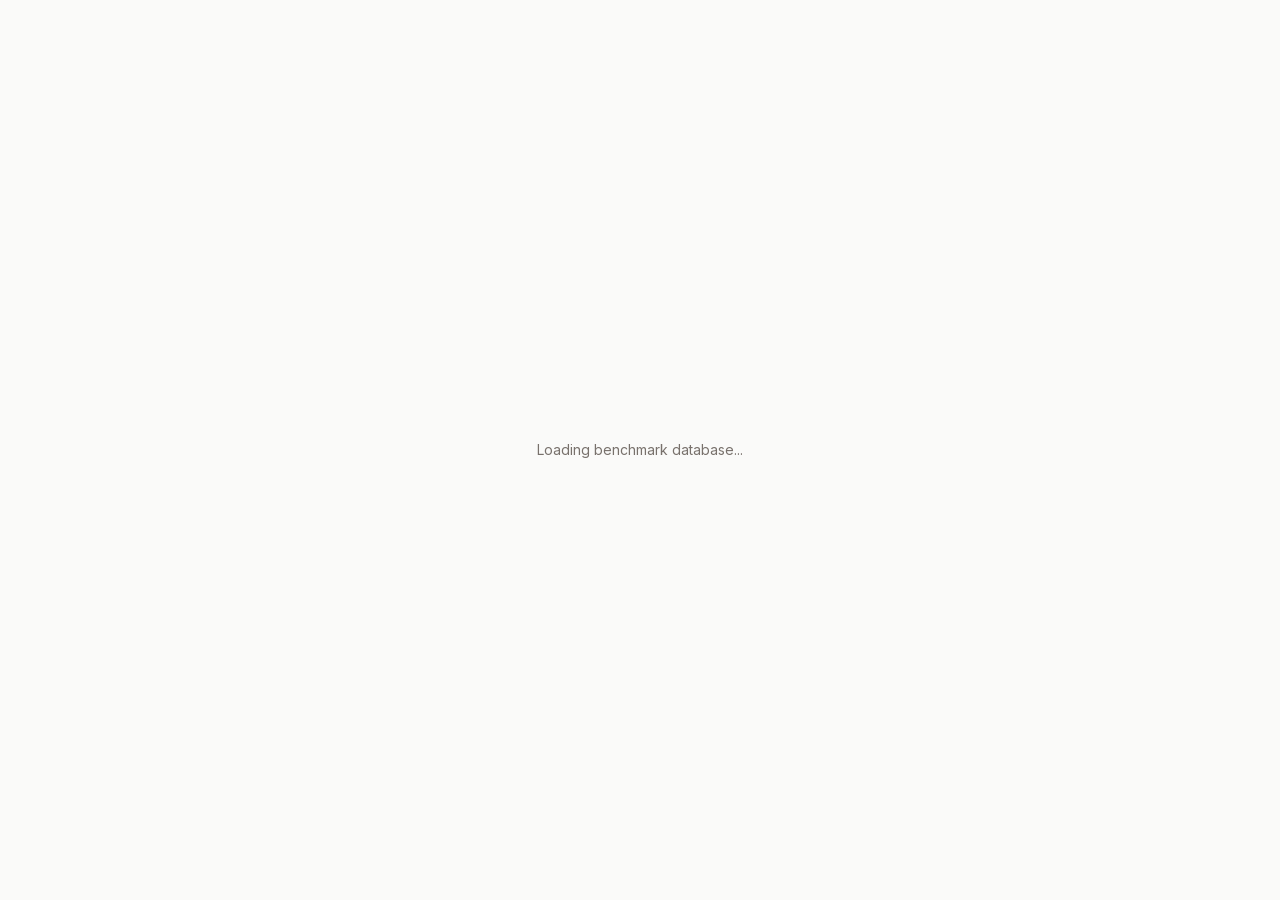
==== commit 5ab433a7: "Update BenchLedger benchmark data [skip ci]" ====
--- a/benchmarks/index.html
+++ b/benchmarks/index.html
@@ -1,19 +1,17 @@
 <!doctype html>
 <html lang="en">
   <head>
+    <meta name="benchledger-version" content="0.8.0" />
     <meta charset="UTF-8" />
     <meta name="viewport" content="width=device-width, initial-scale=1.0" />
-    <meta name="description" content="Explore BenchLedger benchmark histories, trends, and orthogonal comparisons." />
+    <meta name="description" content="Explore BenchLedger benchmark histories, trends, and dimension-driven analysis." />
     <meta name="color-scheme" content="light dark" />
     <title>BenchLedger</title>
-    <link rel="preconnect" href="https://fonts.googleapis.com" />
-    <link rel="preconnect" href="https://fonts.gstatic.com" crossorigin />
-    <script type="module" crossorigin src="./assets/index-YYoxFVYE.js"></script>
+    <script type="module" crossorigin src="./assets/index-DqqsmE7_.js"></script>
     <link rel="modulepreload" crossorigin href="./assets/cn-CLdESmj-.js">
-    <link rel="modulepreload" crossorigin href="./assets/vendor-DXRIHFI7.js">
-    <link rel="modulepreload" crossorigin href="./assets/sql-D9UnV0GQ.js">
-    <link rel="modulepreload" crossorigin href="./assets/plotly-D98MIAFO.js">
-    <link rel="stylesheet" crossorigin href="./assets/index-rdX9BdSF.css">
+    <link rel="modulepreload" crossorigin href="./assets/vendor-C5lLg0xK.js">
+    <link rel="modulepreload" crossorigin href="./assets/plotly-CuumO0fX.js">
+    <link rel="stylesheet" crossorigin href="./assets/index-B6GjrvF0.css">
   </head>
   <body>
     <div id="root"></div>
